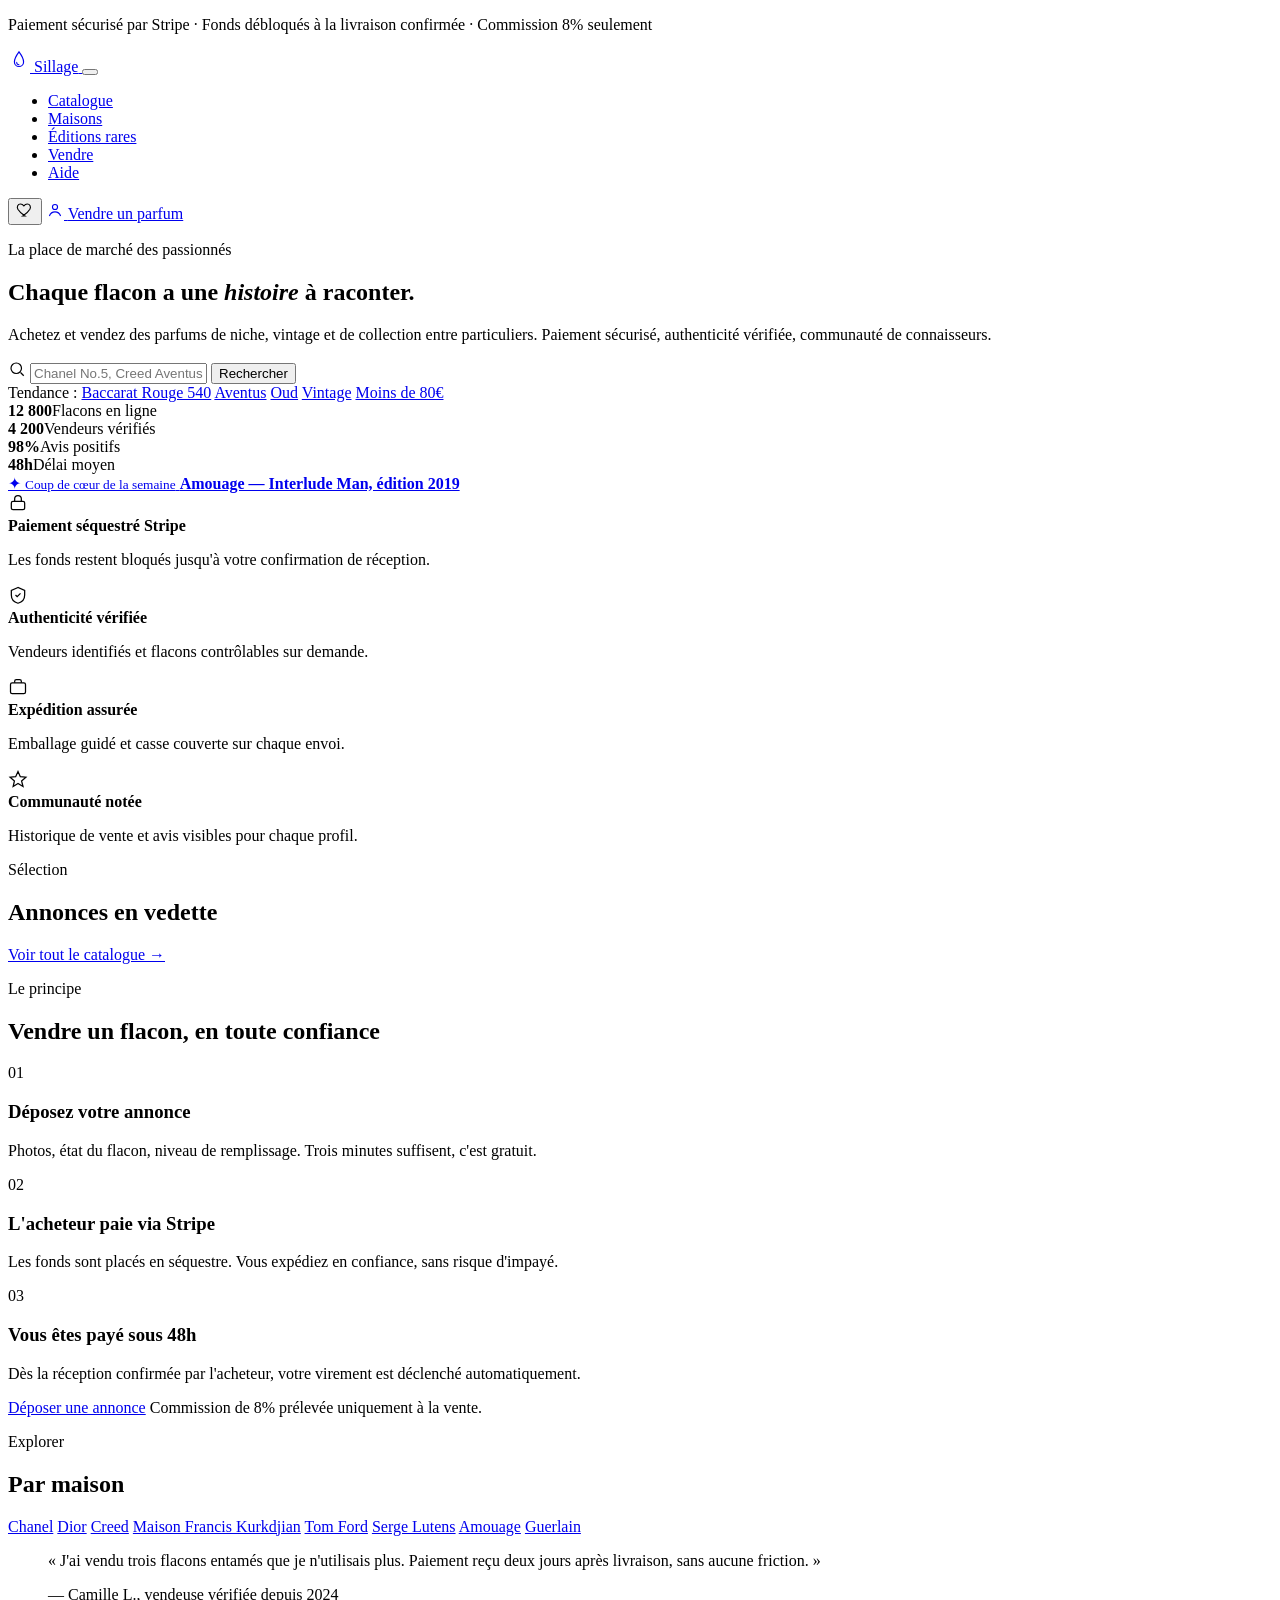
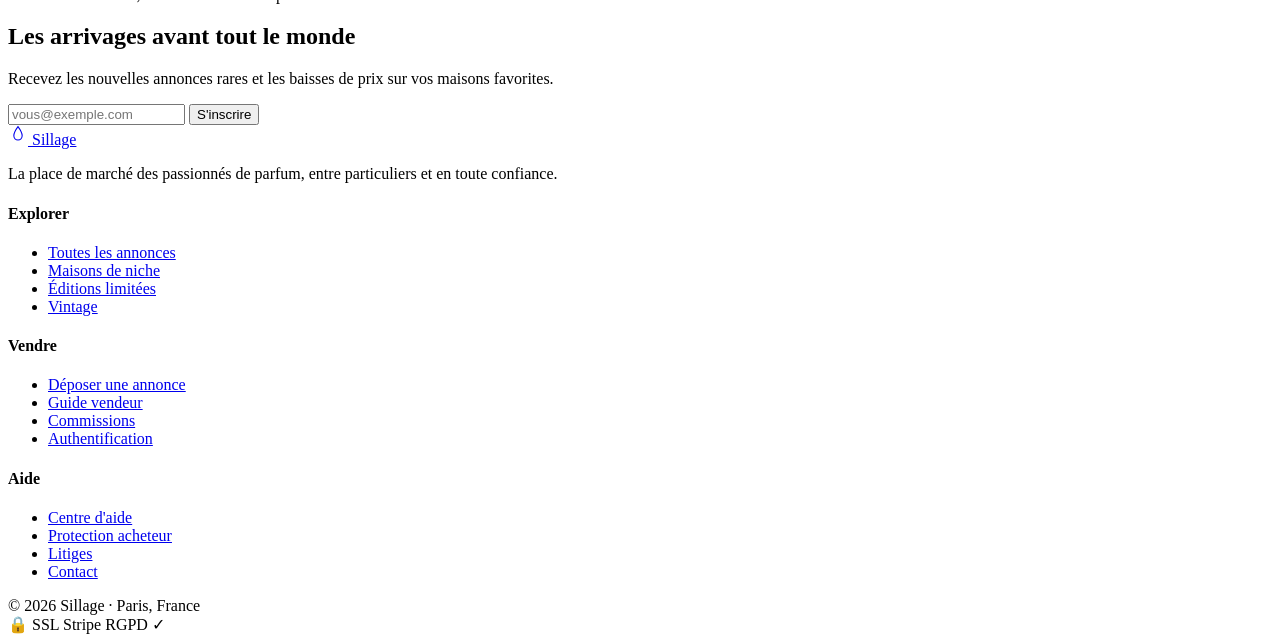
==== index.html @ 52d43dfe "Add index.html - page d'accueil Sillage marketplace This is the initial commit for the index.html fi" ====
<!DOCTYPE html>
<html lang="fr">
<head>
<meta charset="UTF-8">
<meta name="viewport" content="width=device-width, initial-scale=1.0">
<title>Sillage — La place de marché des parfums entre particuliers</title>
<meta name="description" content="Achetez et vendez des parfums de niche et de collection entre particuliers. Paiement sécurisé Stripe, vendeurs vérifiés.">
<link rel="preconnect" href="https://fonts.googleapis.com">
<link href="https://fonts.googleapis.com/css2?family=Fraunces:ital,opsz,wght@0,9..144,300;0,9..144,400;0,9..144,500;0,9..144,600;1,9..144,400&family=Inter:wght@300;400;500;600;700&display=swap" rel="stylesheet">
<link rel="stylesheet" href="css/style.css">
<link rel="stylesheet" href="css/components.css">
</head>
<body>

<!-- ANNOUNCEMENT BAR -->
<div class="announce-bar">
  <p>Paiement sécurisé par Stripe · Fonds débloqués à la livraison confirmée · Commission 8% seulement</p>
</div>

<!-- NAV -->
<header class="site-header">
  <nav class="nav-wrap">
    <a href="index.html" class="logo">
      <span class="logo-mark" aria-hidden="true">
        <svg viewBox="0 0 24 24" width="22" height="22" fill="none">
          <path d="M12 2C9 6 7 9 7 13a5 5 0 0 0 10 0c0-4-2-7-5-11Z" stroke="currentColor" stroke-width="1.3"/>
          <path d="M9.5 13.5c0 1.4 1.1 2.5 2.5 2.5" stroke="currentColor" stroke-width="1.1" stroke-linecap="round"/>
        </svg>
      </span>
      <span>Sillage</span>
    </a>

    <button class="nav-toggle" id="navToggle" aria-label="Ouvrir le menu" aria-expanded="false">
      <span></span><span></span><span></span>
    </button>

    <ul class="nav-links" id="navLinks">
      <li><a href="catalogue.html">Catalogue</a></li>
      <li><a href="catalogue.html#maisons">Maisons</a></li>
      <li><a href="catalogue.html#rares">Éditions rares</a></li>
      <li><a href="vendre.html">Vendre</a></li>
      <li><a href="aide.html">Aide</a></li>
    </ul>

    <div class="nav-actions">
      <button class="icon-btn" aria-label="Favoris" title="Favoris">
        <svg viewBox="0 0 24 24" width="18" height="18" fill="none" stroke="currentColor" stroke-width="1.5"><path d="M12 20s-7-4.6-9.5-9C.7 7.6 2.4 4 6 4c2 0 3.4 1 4.5 2.4C11.6 5 13 4 15 4c3.6 0 5.3 3.6 3.5 7-2.5 4.4-9.5 9-9.5 9Z"/></svg>
      </button>
      <a href="compte.html" class="icon-btn" aria-label="Mon compte" title="Mon compte">
        <svg viewBox="0 0 24 24" width="18" height="18" fill="none" stroke="currentColor" stroke-width="1.5"><circle cx="12" cy="8" r="3.4"/><path d="M4.5 20c1.4-3.6 4.5-5.5 7.5-5.5s6.1 1.9 7.5 5.5"/></svg>
      </a>
      <a href="vendre.html" class="btn btn-primary btn-sm">Vendre un parfum</a>
    </div>
  </nav>
</header>

<main>
  <!-- HERO -->
  <section class="hero">
    <div class="hero-grid">
      <div class="hero-copy">
        <p class="eyebrow"><span class="eyebrow-line"></span>La place de marché des passionnés</p>
        <h1>Chaque flacon a une <em>histoire</em> à raconter.</h1>
        <p class="hero-sub">Achetez et vendez des parfums de niche, vintage et de collection entre particuliers. Paiement sécurisé, authenticité vérifiée, communauté de connaisseurs.</p>

        <form class="hero-search" action="catalogue.html" method="get" role="search">
          <svg viewBox="0 0 24 24" width="18" height="18" fill="none" stroke="currentColor" stroke-width="1.6"><circle cx="11" cy="11" r="7"/><path d="m21 21-4.3-4.3"/></svg>
          <input type="text" name="q" placeholder="Chanel No.5, Creed Aventus, Baccarat Rouge 540…" aria-label="Rechercher un parfum">
          <button type="submit" class="btn btn-primary">Rechercher</button>
        </form>

        <div class="hero-tags">
          <span>Tendance :</span>
          <a href="catalogue.html?tag=baccarat">Baccarat Rouge 540</a>
          <a href="catalogue.html?tag=aventus">Aventus</a>
          <a href="catalogue.html?tag=oud">Oud</a>
          <a href="catalogue.html?tag=vintage">Vintage</a>
          <a href="catalogue.html?tag=moins-80">Moins de 80€</a>
        </div>
      </div>

      <div class="hero-panel">
        <div class="stat-card">
          <div class="stat"><strong>12 800</strong><span>Flacons en ligne</span></div>
          <div class="stat"><strong>4 200</strong><span>Vendeurs vérifiés</span></div>
          <div class="stat"><strong>98%</strong><span>Avis positifs</span></div>
          <div class="stat"><strong>48h</strong><span>Délai moyen</span></div>
        </div>
        <a href="produit.html?id=interlude" class="feature-card">
          <span class="feature-icon">✦</span>
          <span>
            <small>Coup de cœur de la semaine</small>
            <strong>Amouage — Interlude Man, édition 2019</strong>
          </span>
        </a>
      </div>
    </div>
  </section>

  <!-- TRUST STRIP -->
  <section class="trust-strip">
    <div class="trust-strip-inner">
      <div class="trust-item">
        <span class="trust-icon" aria-hidden="true">
          <svg viewBox="0 0 24 24" width="20" height="20" fill="none" stroke="currentColor" stroke-width="1.5"><rect x="4" y="10" width="16" height="10" rx="2"/><path d="M8 10V7a4 4 0 0 1 8 0v3"/></svg>
        </span>
        <div><strong>Paiement séquestré Stripe</strong><p>Les fonds restent bloqués jusqu'à votre confirmation de réception.</p></div>
      </div>
      <div class="trust-item">
        <span class="trust-icon" aria-hidden="true">
          <svg viewBox="0 0 24 24" width="20" height="20" fill="none" stroke="currentColor" stroke-width="1.5"><path d="M12 3 4 6.5V12c0 4.8 3.2 8.6 8 9.9 4.8-1.3 8-5.1 8-9.9V6.5L12 3Z"/><path d="m9 12 2 2 4-4"/></svg>
        </span>
        <div><strong>Authenticité vérifiée</strong><p>Vendeurs identifiés et flacons contrôlables sur demande.</p></div>
      </div>
      <div class="trust-item">
        <span class="trust-icon" aria-hidden="true">
          <svg viewBox="0 0 24 24" width="20" height="20" fill="none" stroke="currentColor" stroke-width="1.5"><rect x="3" y="7" width="18" height="13" rx="2"/><path d="M8 7V5a2 2 0 0 1 2-2h4a2 2 0 0 1 2 2v2"/></svg>
        </span>
        <div><strong>Expédition assurée</strong><p>Emballage guidé et casse couverte sur chaque envoi.</p></div>
      </div>
      <div class="trust-item">
        <span class="trust-icon" aria-hidden="true">
          <svg viewBox="0 0 24 24" width="20" height="20" fill="none" stroke="currentColor" stroke-width="1.5"><path d="M12 17.3 6.2 21l1.5-6.6L2.5 9.8l6.7-.6L12 3l2.8 6.2 6.7.6-5.2 4.6L18 21z"/></svg>
        </span>
        <div><strong>Communauté notée</strong><p>Historique de vente et avis visibles pour chaque profil.</p></div>
      </div>
    </div>
  </section>

  <!-- FEATURED LISTINGS -->
  <section class="section">
    <div class="section-head">
      <div>
        <p class="eyebrow small"><span class="eyebrow-line"></span>Sélection</p>
        <h2>Annonces en vedette</h2>
      </div>
      <a href="catalogue.html" class="link-arrow">Voir tout le catalogue →</a>
    </div>

    <div class="card-grid" id="featuredGrid"></div>
  </section>

  <!-- HOW IT WORKS -->
  <section class="section how-it-works">
    <div class="section-head center">
      <p class="eyebrow small"><span class="eyebrow-line"></span>Le principe</p>
      <h2>Vendre un flacon, en toute confiance</h2>
    </div>
    <div class="steps">
      <div class="step">
        <span class="step-num">01</span>
        <h3>Déposez votre annonce</h3>
        <p>Photos, état du flacon, niveau de remplissage. Trois minutes suffisent, c'est gratuit.</p>
      </div>
      <div class="step">
        <span class="step-num">02</span>
        <h3>L'acheteur paie via Stripe</h3>
        <p>Les fonds sont placés en séquestre. Vous expédiez en confiance, sans risque d'impayé.</p>
      </div>
      <div class="step">
        <span class="step-num">03</span>
        <h3>Vous êtes payé sous 48h</h3>
        <p>Dès la réception confirmée par l'acheteur, votre virement est déclenché automatiquement.</p>
      </div>
    </div>
    <div class="how-cta">
      <a href="vendre.html" class="btn btn-primary">Déposer une annonce</a>
      <span class="how-cta-note">Commission de 8% prélevée uniquement à la vente.</span>
    </div>
  </section>

  <!-- MAISONS -->
  <section class="section" id="maisons">
    <div class="section-head">
      <div>
        <p class="eyebrow small"><span class="eyebrow-line"></span>Explorer</p>
        <h2>Par maison</h2>
      </div>
    </div>
    <div class="maison-grid">
      <a href="catalogue.html?maison=chanel" class="maison-pill">Chanel</a>
      <a href="catalogue.html?maison=dior" class="maison-pill">Dior</a>
      <a href="catalogue.html?maison=creed" class="maison-pill">Creed</a>
      <a href="catalogue.html?maison=mfk" class="maison-pill">Maison Francis Kurkdjian</a>
      <a href="catalogue.html?maison=tomford" class="maison-pill">Tom Ford</a>
      <a href="catalogue.html?maison=lutens" class="maison-pill">Serge Lutens</a>
      <a href="catalogue.html?maison=amouage" class="maison-pill">Amouage</a>
      <a href="catalogue.html?maison=guerlain" class="maison-pill">Guerlain</a>
    </div>
  </section>

  <!-- TESTIMONIAL -->
  <section class="section testimonial-section">
    <blockquote>
      <p>« J'ai vendu trois flacons entamés que je n'utilisais plus. Paiement reçu deux jours après livraison, sans aucune friction. »</p>
      <footer>— Camille L., vendeuse vérifiée depuis 2024</footer>
    </blockquote>
  </section>

  <!-- NEWSLETTER -->
  <section class="section newsletter">
    <div class="newsletter-inner">
      <div>
        <h2>Les arrivages avant tout le monde</h2>
        <p>Recevez les nouvelles annonces rares et les baisses de prix sur vos maisons favorites.</p>
      </div>
      <form class="newsletter-form" onsubmit="event.preventDefault(); this.querySelector('button').textContent='Inscrit ✓';">
        <input type="email" placeholder="vous@exemple.com" required aria-label="Adresse email">
        <button type="submit" class="btn btn-primary">S'inscrire</button>
      </form>
    </div>
  </section>
</main>

<footer class="site-footer">
  <div class="footer-inner">
    <div class="footer-brand">
      <a href="index.html" class="logo">
        <span class="logo-mark" aria-hidden="true">
          <svg viewBox="0 0 24 24" width="20" height="20" fill="none"><path d="M12 2C9 6 7 9 7 13a5 5 0 0 0 10 0c0-4-2-7-5-11Z" stroke="currentColor" stroke-width="1.3"/></svg>
        </span>
        <span>Sillage</span>
      </a>
      <p>La place de marché des passionnés de parfum, entre particuliers et en toute confiance.</p>
    </div>
    <div class="footer-col">
      <h4>Explorer</h4>
      <ul>
        <li><a href="catalogue.html">Toutes les annonces</a></li>
        <li><a href="catalogue.html#maisons">Maisons de niche</a></li>
        <li><a href="catalogue.html?tag=rares">Éditions limitées</a></li>
        <li><a href="catalogue.html?tag=vintage">Vintage</a></li>
      </ul>
    </div>
    <div class="footer-col">
      <h4>Vendre</h4>
      <ul>
        <li><a href="vendre.html">Déposer une annonce</a></li>
        <li><a href="aide.html#vendeur">Guide vendeur</a></li>
        <li><a href="aide.html#commissions">Commissions</a></li>
        <li><a href="aide.html#authentification">Authentification</a></li>
      </ul>
    </div>
    <div class="footer-col">
      <h4>Aide</h4>
      <ul>
        <li><a href="aide.html">Centre d'aide</a></li>
        <li><a href="aide.html#protection">Protection acheteur</a></li>
        <li><a href="aide.html#litiges">Litiges</a></li>
        <li><a href="aide.html#contact">Contact</a></li>
      </ul>
    </div>
  </div>
  <div class="footer-bottom">
    <span>© 2026 Sillage · Paris, France</span>
    <div class="secure-badges">
      <span>🔒 SSL</span>
      <span>Stripe</span>
      <span>RGPD ✓</span>
    </div>
  </div>
</footer>

<script src="js/data.js"></script>
<script src="js/main.js"></script>
<script src="js/home.js"></script>
</body>
</html>
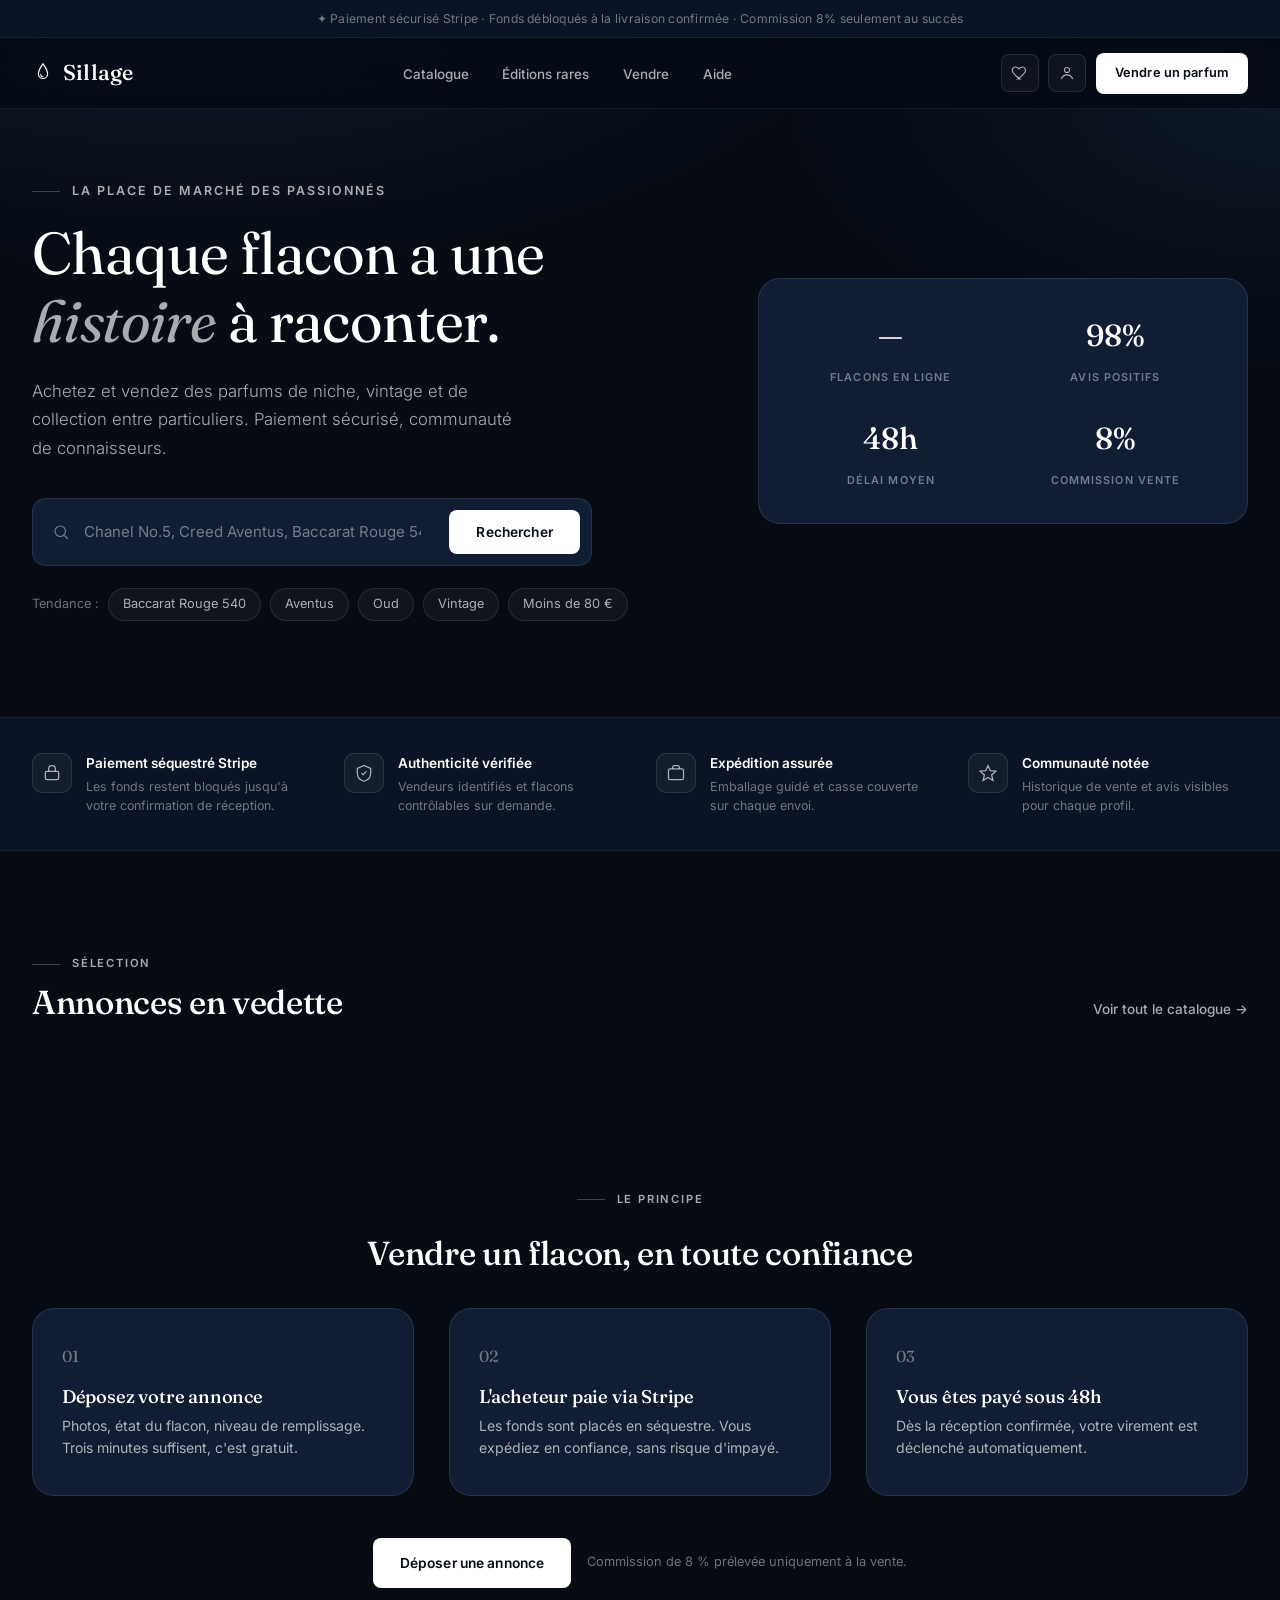
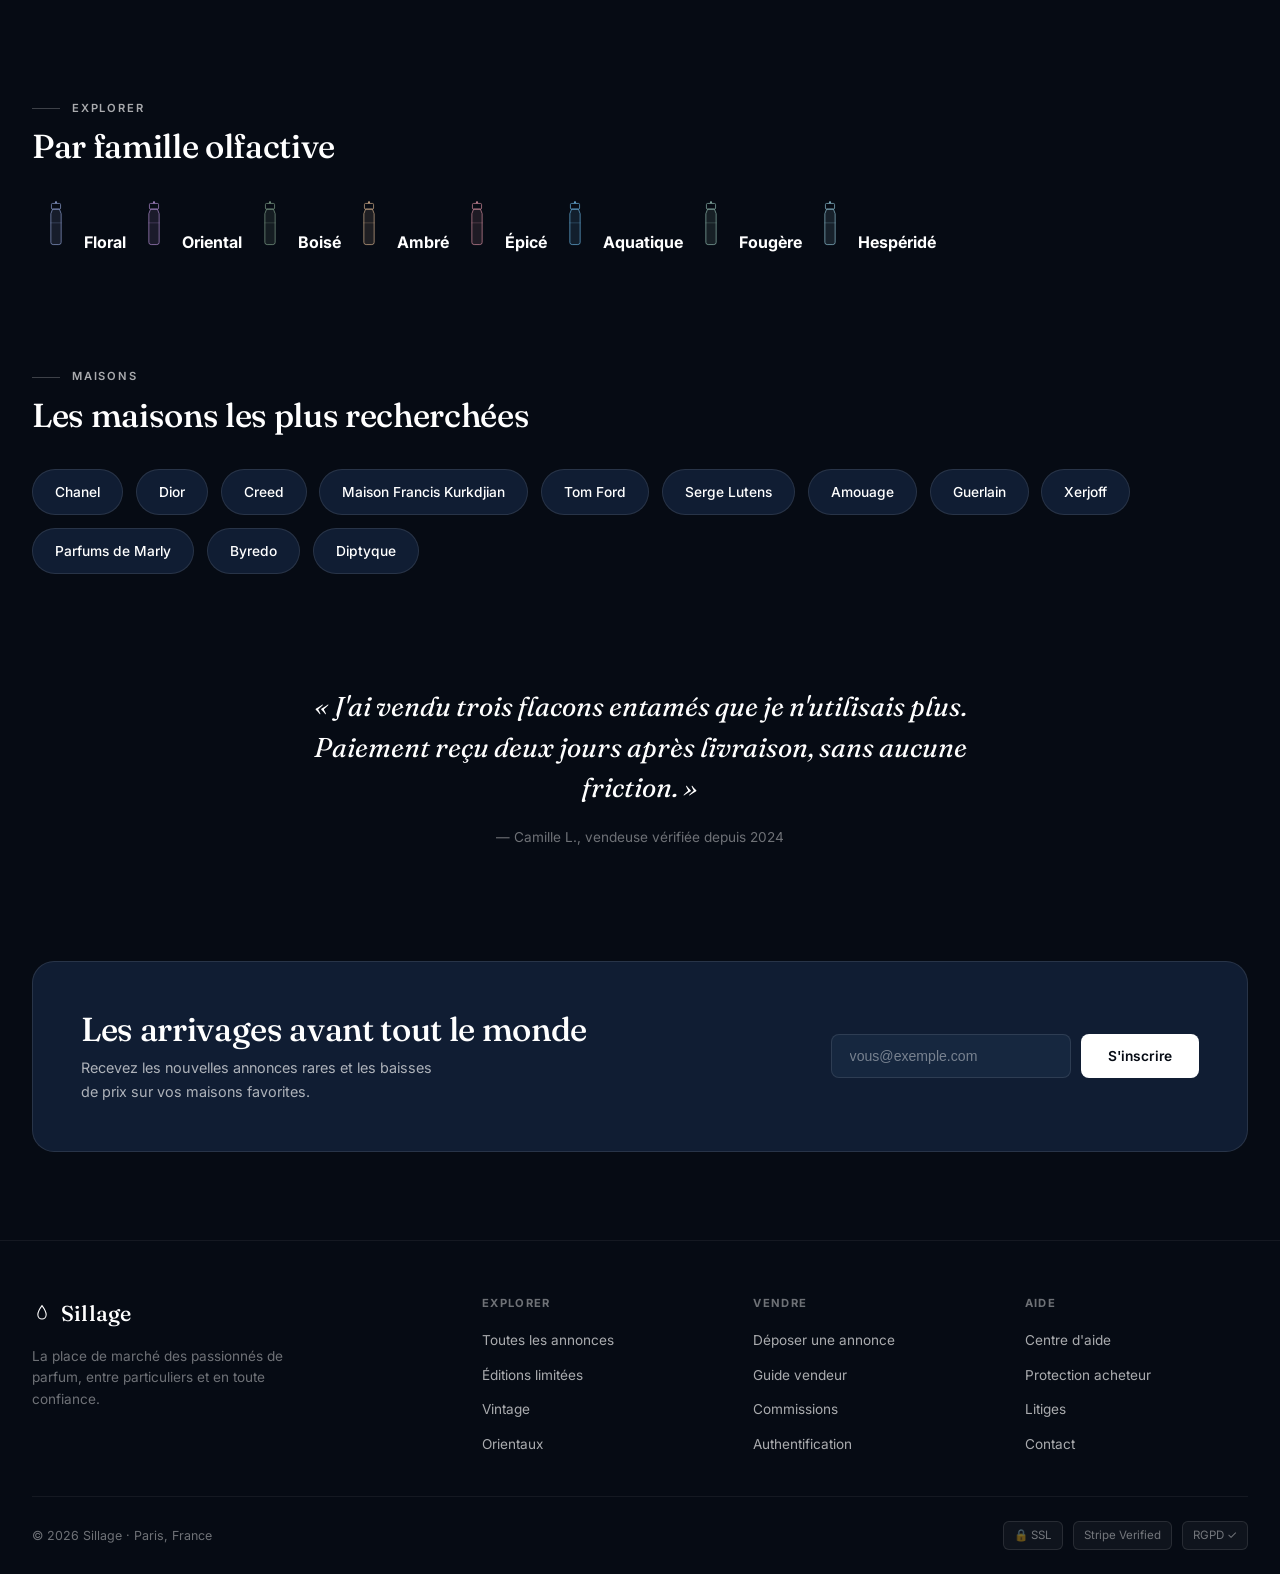
==== commit 6fda7068: "Update index.html" ====
--- a/index.html
+++ b/index.html
@@ -1,26 +1,26 @@
 <!DOCTYPE html>
-<html lang="fr">
+<html lang="fr" data-theme="dark">
 <head>
-<meta charset="UTF-8">
-<meta name="viewport" content="width=device-width, initial-scale=1.0">
-<title>Sillage — La place de marché des parfums entre particuliers</title>
-<meta name="description" content="Achetez et vendez des parfums de niche et de collection entre particuliers. Paiement sécurisé Stripe, vendeurs vérifiés.">
-<link rel="preconnect" href="https://fonts.googleapis.com">
-<link href="https://fonts.googleapis.com/css2?family=Fraunces:ital,opsz,wght@0,9..144,300;0,9..144,400;0,9..144,500;0,9..144,600;1,9..144,400&family=Inter:wght@300;400;500;600;700&display=swap" rel="stylesheet">
-<link rel="stylesheet" href="css/style.css">
-<link rel="stylesheet" href="css/components.css">
+  <meta charset="UTF-8">
+  <meta name="viewport" content="width=device-width, initial-scale=1.0">
+  <title>Sillage — La place de marché des parfums entre particuliers</title>
+  <meta name="description" content="Achetez et vendez des parfums de niche et de collection entre particuliers. Paiement sécurisé Stripe, vendeurs vérifiés.">
+  <link rel="preconnect" href="https://fonts.googleapis.com">
+  <link href="https://fonts.googleapis.com/css2?family=Fraunces:ital,opsz,wght@0,9..144,300;0,9..144,400;0,9..144,500;0,9..144,600;1,9..144,400&family=Inter:wght@300;400;500;600;700&display=swap" rel="stylesheet">
+  <link rel="stylesheet" href="css/style.css">
+  <link rel="stylesheet" href="css/components.css">
 </head>
 <body>
 
 <!-- ANNOUNCEMENT BAR -->
-<div class="announce-bar">
-  <p>Paiement sécurisé par Stripe · Fonds débloqués à la livraison confirmée · Commission 8% seulement</p>
+<div class="announce-bar" role="banner">
+  <p>✦ Paiement sécurisé Stripe · Fonds débloqués à la livraison confirmée · Commission 8% seulement au succès</p>
 </div>
 
-<!-- NAV -->
+<!-- HEADER -->
 <header class="site-header">
-  <nav class="nav-wrap">
-    <a href="index.html" class="logo">
+  <nav class="nav-wrap" role="navigation" aria-label="Navigation principale">
+    <a href="index.html" class="logo" aria-label="Sillage — Accueil">
       <span class="logo-mark" aria-hidden="true">
         <svg viewBox="0 0 24 24" width="22" height="22" fill="none">
           <path d="M12 2C9 6 7 9 7 13a5 5 0 0 0 10 0c0-4-2-7-5-11Z" stroke="currentColor" stroke-width="1.3"/>
@@ -30,167 +30,265 @@
       <span>Sillage</span>
     </a>
 
-    <button class="nav-toggle" id="navToggle" aria-label="Ouvrir le menu" aria-expanded="false">
+    <button class="nav-toggle" id="navToggle" aria-label="Ouvrir le menu" aria-expanded="false" aria-controls="navLinks">
       <span></span><span></span><span></span>
     </button>
 
-    <ul class="nav-links" id="navLinks">
+    <ul class="nav-links" id="navLinks" role="list">
       <li><a href="catalogue.html">Catalogue</a></li>
-      <li><a href="catalogue.html#maisons">Maisons</a></li>
-      <li><a href="catalogue.html#rares">Éditions rares</a></li>
+      <li><a href="catalogue.html?tag=rares">Éditions rares</a></li>
       <li><a href="vendre.html">Vendre</a></li>
       <li><a href="aide.html">Aide</a></li>
     </ul>
 
     <div class="nav-actions">
-      <button class="icon-btn" aria-label="Favoris" title="Favoris">
-        <svg viewBox="0 0 24 24" width="18" height="18" fill="none" stroke="currentColor" stroke-width="1.5"><path d="M12 20s-7-4.6-9.5-9C.7 7.6 2.4 4 6 4c2 0 3.4 1 4.5 2.4C11.6 5 13 4 15 4c3.6 0 5.3 3.6 3.5 7-2.5 4.4-9.5 9-9.5 9Z"/></svg>
-      </button>
+      <a href="compte.html#wishlist" class="icon-btn" aria-label="Mes favoris" title="Favoris">
+        <svg viewBox="0 0 24 24" width="18" height="18" fill="none" stroke="currentColor" stroke-width="1.5" aria-hidden="true">
+          <path d="M12 20s-7-4.6-9.5-9C.7 7.6 2.4 4 6 4c2 0 3.4 1 4.5 2.4C11.6 5 13 4 15 4c3.6 0 5.3 3.6 3.5 7-2.5 4.4-9.5 9-9.5 9Z"/>
+        </svg>
+      </a>
       <a href="compte.html" class="icon-btn" aria-label="Mon compte" title="Mon compte">
-        <svg viewBox="0 0 24 24" width="18" height="18" fill="none" stroke="currentColor" stroke-width="1.5"><circle cx="12" cy="8" r="3.4"/><path d="M4.5 20c1.4-3.6 4.5-5.5 7.5-5.5s6.1 1.9 7.5 5.5"/></svg>
+        <svg viewBox="0 0 24 24" width="18" height="18" fill="none" stroke="currentColor" stroke-width="1.5" aria-hidden="true">
+          <circle cx="12" cy="8" r="3.4"/>
+          <path d="M4.5 20c1.4-3.6 4.5-5.5 7.5-5.5s6.1 1.9 7.5 5.5"/>
+        </svg>
       </a>
       <a href="vendre.html" class="btn btn-primary btn-sm">Vendre un parfum</a>
     </div>
   </nav>
 </header>
 
-<main>
+<main id="main-content">
+
   <!-- HERO -->
-  <section class="hero">
+  <section class="hero" aria-label="Présentation Sillage">
     <div class="hero-grid">
+
+      <!-- Copie gauche -->
       <div class="hero-copy">
-        <p class="eyebrow"><span class="eyebrow-line"></span>La place de marché des passionnés</p>
+        <p class="eyebrow">
+          <span class="eyebrow-line" aria-hidden="true"></span>
+          La place de marché des passionnés
+        </p>
         <h1>Chaque flacon a une <em>histoire</em> à raconter.</h1>
-        <p class="hero-sub">Achetez et vendez des parfums de niche, vintage et de collection entre particuliers. Paiement sécurisé, authenticité vérifiée, communauté de connaisseurs.</p>
-
-        <form class="hero-search" action="catalogue.html" method="get" role="search">
-          <svg viewBox="0 0 24 24" width="18" height="18" fill="none" stroke="currentColor" stroke-width="1.6"><circle cx="11" cy="11" r="7"/><path d="m21 21-4.3-4.3"/></svg>
-          <input type="text" name="q" placeholder="Chanel No.5, Creed Aventus, Baccarat Rouge 540…" aria-label="Rechercher un parfum">
+        <p class="hero-sub">Achetez et vendez des parfums de niche, vintage et de collection entre particuliers. Paiement sécurisé, communauté de connaisseurs.</p>
+
+        <form class="hero-search" action="catalogue.html" method="get" role="search" aria-label="Recherche de parfums">
+          <svg viewBox="0 0 24 24" width="18" height="18" fill="none" stroke="currentColor" stroke-width="1.6" aria-hidden="true">
+            <circle cx="11" cy="11" r="7"/><path d="m21 21-4.3-4.3"/>
+          </svg>
+          <input
+            type="search"
+            name="q"
+            id="heroSearch"
+            placeholder="Chanel No.5, Creed Aventus, Baccarat Rouge 540…"
+            aria-label="Rechercher un parfum"
+            autocomplete="off"
+          >
           <button type="submit" class="btn btn-primary">Rechercher</button>
         </form>
 
-        <div class="hero-tags">
+        <div class="hero-tags" aria-label="Recherches tendance">
           <span>Tendance :</span>
-          <a href="catalogue.html?tag=baccarat">Baccarat Rouge 540</a>
-          <a href="catalogue.html?tag=aventus">Aventus</a>
-          <a href="catalogue.html?tag=oud">Oud</a>
-          <a href="catalogue.html?tag=vintage">Vintage</a>
-          <a href="catalogue.html?tag=moins-80">Moins de 80€</a>
-        </div>
-      </div>
-
-      <div class="hero-panel">
+          <a href="catalogue.html?q=baccarat rouge">Baccarat Rouge 540</a>
+          <a href="catalogue.html?q=aventus">Aventus</a>
+          <a href="catalogue.html?q=oud">Oud</a>
+          <a href="catalogue.html?q=vintage">Vintage</a>
+          <a href="catalogue.html?priceMax=80">Moins de 80 €</a>
+        </div>
+      </div>
+
+      <!-- Panel droite -->
+      <div class="hero-panel" aria-label="Statistiques et coup de cœur">
         <div class="stat-card">
-          <div class="stat"><strong>12 800</strong><span>Flacons en ligne</span></div>
-          <div class="stat"><strong>4 200</strong><span>Vendeurs vérifiés</span></div>
+          <div class="stat"><strong id="heroStatListings">—</strong><span>Flacons en ligne</span></div>
           <div class="stat"><strong>98%</strong><span>Avis positifs</span></div>
           <div class="stat"><strong>48h</strong><span>Délai moyen</span></div>
-        </div>
-        <a href="produit.html?id=interlude" class="feature-card">
-          <span class="feature-icon">✦</span>
-          <span>
-            <small>Coup de cœur de la semaine</small>
-            <strong>Amouage — Interlude Man, édition 2019</strong>
-          </span>
-        </a>
-      </div>
+          <div class="stat"><strong>8%</strong><span>Commission vente</span></div>
+        </div>
+
+        <!-- Coup de cœur dynamique -->
+        <div id="featuredSpotlight" class="feature-card-skeleton" aria-live="polite">
+          <div class="skeleton skeleton-text" style="width:40%;height:.75rem"></div>
+          <div class="skeleton skeleton-text" style="width:80%;height:1rem;margin-top:.5rem"></div>
+        </div>
+      </div>
+
     </div>
   </section>
 
   <!-- TRUST STRIP -->
-  <section class="trust-strip">
+  <section class="trust-strip" aria-label="Garanties Sillage">
     <div class="trust-strip-inner">
       <div class="trust-item">
         <span class="trust-icon" aria-hidden="true">
-          <svg viewBox="0 0 24 24" width="20" height="20" fill="none" stroke="currentColor" stroke-width="1.5"><rect x="4" y="10" width="16" height="10" rx="2"/><path d="M8 10V7a4 4 0 0 1 8 0v3"/></svg>
+          <svg viewBox="0 0 24 24" width="20" height="20" fill="none" stroke="currentColor" stroke-width="1.5">
+            <rect x="4" y="10" width="16" height="10" rx="2"/>
+            <path d="M8 10V7a4 4 0 0 1 8 0v3"/>
+          </svg>
         </span>
-        <div><strong>Paiement séquestré Stripe</strong><p>Les fonds restent bloqués jusqu'à votre confirmation de réception.</p></div>
+        <div>
+          <strong>Paiement séquestré Stripe</strong>
+          <p>Les fonds restent bloqués jusqu'à votre confirmation de réception.</p>
+        </div>
       </div>
       <div class="trust-item">
         <span class="trust-icon" aria-hidden="true">
-          <svg viewBox="0 0 24 24" width="20" height="20" fill="none" stroke="currentColor" stroke-width="1.5"><path d="M12 3 4 6.5V12c0 4.8 3.2 8.6 8 9.9 4.8-1.3 8-5.1 8-9.9V6.5L12 3Z"/><path d="m9 12 2 2 4-4"/></svg>
+          <svg viewBox="0 0 24 24" width="20" height="20" fill="none" stroke="currentColor" stroke-width="1.5">
+            <path d="M12 3 4 6.5V12c0 4.8 3.2 8.6 8 9.9 4.8-1.3 8-5.1 8-9.9V6.5L12 3Z"/>
+            <path d="m9 12 2 2 4-4"/>
+          </svg>
         </span>
-        <div><strong>Authenticité vérifiée</strong><p>Vendeurs identifiés et flacons contrôlables sur demande.</p></div>
+        <div>
+          <strong>Authenticité vérifiée</strong>
+          <p>Vendeurs identifiés et flacons contrôlables sur demande.</p>
+        </div>
       </div>
       <div class="trust-item">
         <span class="trust-icon" aria-hidden="true">
-          <svg viewBox="0 0 24 24" width="20" height="20" fill="none" stroke="currentColor" stroke-width="1.5"><rect x="3" y="7" width="18" height="13" rx="2"/><path d="M8 7V5a2 2 0 0 1 2-2h4a2 2 0 0 1 2 2v2"/></svg>
+          <svg viewBox="0 0 24 24" width="20" height="20" fill="none" stroke="currentColor" stroke-width="1.5">
+            <rect x="3" y="7" width="18" height="13" rx="2"/>
+            <path d="M8 7V5a2 2 0 0 1 2-2h4a2 2 0 0 1 2 2v2"/>
+          </svg>
         </span>
-        <div><strong>Expédition assurée</strong><p>Emballage guidé et casse couverte sur chaque envoi.</p></div>
+        <div>
+          <strong>Expédition assurée</strong>
+          <p>Emballage guidé et casse couverte sur chaque envoi.</p>
+        </div>
       </div>
       <div class="trust-item">
         <span class="trust-icon" aria-hidden="true">
-          <svg viewBox="0 0 24 24" width="20" height="20" fill="none" stroke="currentColor" stroke-width="1.5"><path d="M12 17.3 6.2 21l1.5-6.6L2.5 9.8l6.7-.6L12 3l2.8 6.2 6.7.6-5.2 4.6L18 21z"/></svg>
+          <svg viewBox="0 0 24 24" width="20" height="20" fill="none" stroke="currentColor" stroke-width="1.5">
+            <path d="M12 17.3 6.2 21l1.5-6.6L2.5 9.8l6.7-.6L12 3l2.8 6.2 6.7.6-5.2 4.6L18 21z"/>
+          </svg>
         </span>
-        <div><strong>Communauté notée</strong><p>Historique de vente et avis visibles pour chaque profil.</p></div>
+        <div>
+          <strong>Communauté notée</strong>
+          <p>Historique de vente et avis visibles pour chaque profil.</p>
+        </div>
       </div>
     </div>
   </section>
 
   <!-- FEATURED LISTINGS -->
-  <section class="section">
+  <section class="section" aria-labelledby="featuredTitle">
     <div class="section-head">
       <div>
-        <p class="eyebrow small"><span class="eyebrow-line"></span>Sélection</p>
-        <h2>Annonces en vedette</h2>
+        <p class="eyebrow small"><span class="eyebrow-line" aria-hidden="true"></span>Sélection</p>
+        <h2 id="featuredTitle">Annonces en vedette</h2>
       </div>
       <a href="catalogue.html" class="link-arrow">Voir tout le catalogue →</a>
     </div>
-
-    <div class="card-grid" id="featuredGrid"></div>
+    <div class="card-grid" id="featuredGrid" aria-live="polite" aria-label="Annonces en vedette">
+      <!-- Skeletons affichés en attendant le chargement async -->
+      <div class="product-card skeleton-card" aria-hidden="true"><div class="skeleton skeleton-image"></div><div class="product-card-body"><div class="skeleton skeleton-text" style="width:55%"></div><div class="skeleton skeleton-text"></div><div class="skeleton skeleton-text" style="width:35%"></div></div></div>
+      <div class="product-card skeleton-card" aria-hidden="true"><div class="skeleton skeleton-image"></div><div class="product-card-body"><div class="skeleton skeleton-text" style="width:55%"></div><div class="skeleton skeleton-text"></div><div class="skeleton skeleton-text" style="width:35%"></div></div></div>
+      <div class="product-card skeleton-card" aria-hidden="true"><div class="skeleton skeleton-image"></div><div class="product-card-body"><div class="skeleton skeleton-text" style="width:55%"></div><div class="skeleton skeleton-text"></div><div class="skeleton skeleton-text" style="width:35%"></div></div></div>
+      <div class="product-card skeleton-card" aria-hidden="true"><div class="skeleton skeleton-image"></div><div class="product-card-body"><div class="skeleton skeleton-text" style="width:55%"></div><div class="skeleton skeleton-text"></div><div class="skeleton skeleton-text" style="width:35%"></div></div></div>
+      <div class="product-card skeleton-card" aria-hidden="true"><div class="skeleton skeleton-image"></div><div class="product-card-body"><div class="skeleton skeleton-text" style="width:55%"></div><div class="skeleton skeleton-text"></div><div class="skeleton skeleton-text" style="width:35%"></div></div></div>
+      <div class="product-card skeleton-card" aria-hidden="true"><div class="skeleton skeleton-image"></div><div class="product-card-body"><div class="skeleton skeleton-text" style="width:55%"></div><div class="skeleton skeleton-text"></div><div class="skeleton skeleton-text" style="width:35%"></div></div></div>
+    </div>
   </section>
 
   <!-- HOW IT WORKS -->
-  <section class="section how-it-works">
+  <section class="section how-it-works" aria-labelledby="howTitle">
     <div class="section-head center">
-      <p class="eyebrow small"><span class="eyebrow-line"></span>Le principe</p>
-      <h2>Vendre un flacon, en toute confiance</h2>
+      <p class="eyebrow small"><span class="eyebrow-line" aria-hidden="true"></span>Le principe</p>
+      <h2 id="howTitle">Vendre un flacon, en toute confiance</h2>
     </div>
     <div class="steps">
       <div class="step">
-        <span class="step-num">01</span>
+        <span class="step-num" aria-hidden="true">01</span>
         <h3>Déposez votre annonce</h3>
         <p>Photos, état du flacon, niveau de remplissage. Trois minutes suffisent, c'est gratuit.</p>
       </div>
       <div class="step">
-        <span class="step-num">02</span>
+        <span class="step-num" aria-hidden="true">02</span>
         <h3>L'acheteur paie via Stripe</h3>
         <p>Les fonds sont placés en séquestre. Vous expédiez en confiance, sans risque d'impayé.</p>
       </div>
       <div class="step">
-        <span class="step-num">03</span>
+        <span class="step-num" aria-hidden="true">03</span>
         <h3>Vous êtes payé sous 48h</h3>
-        <p>Dès la réception confirmée par l'acheteur, votre virement est déclenché automatiquement.</p>
+        <p>Dès la réception confirmée, votre virement est déclenché automatiquement.</p>
       </div>
     </div>
     <div class="how-cta">
       <a href="vendre.html" class="btn btn-primary">Déposer une annonce</a>
-      <span class="how-cta-note">Commission de 8% prélevée uniquement à la vente.</span>
-    </div>
-  </section>
-
-  <!-- MAISONS -->
-  <section class="section" id="maisons">
+      <span class="how-cta-note">Commission de 8 % prélevée uniquement à la vente.</span>
+    </div>
+  </section>
+
+  <!-- FAMILLES OLFACTIVES -->
+  <section class="section" id="familles" aria-labelledby="famillesTitle">
     <div class="section-head">
       <div>
-        <p class="eyebrow small"><span class="eyebrow-line"></span>Explorer</p>
-        <h2>Par maison</h2>
+        <p class="eyebrow small"><span class="eyebrow-line" aria-hidden="true"></span>Explorer</p>
+        <h2 id="famillesTitle">Par famille olfactive</h2>
+      </div>
+    </div>
+    <div class="famille-grid">
+      <a href="catalogue.html?famille=floral"    class="famille-card" data-famille="floral">
+        <span class="famille-svg" aria-hidden="true"></span>
+        <strong>Floral</strong>
+      </a>
+      <a href="catalogue.html?famille=oriental"  class="famille-card" data-famille="oriental">
+        <span class="famille-svg" aria-hidden="true"></span>
+        <strong>Oriental</strong>
+      </a>
+      <a href="catalogue.html?famille=boise"     class="famille-card" data-famille="boise">
+        <span class="famille-svg" aria-hidden="true"></span>
+        <strong>Boisé</strong>
+      </a>
+      <a href="catalogue.html?famille=ambre"     class="famille-card" data-famille="ambre">
+        <span class="famille-svg" aria-hidden="true"></span>
+        <strong>Ambré</strong>
+      </a>
+      <a href="catalogue.html?famille=epice"     class="famille-card" data-famille="epice">
+        <span class="famille-svg" aria-hidden="true"></span>
+        <strong>Épicé</strong>
+      </a>
+      <a href="catalogue.html?famille=aquatique" class="famille-card" data-famille="aquatique">
+        <span class="famille-svg" aria-hidden="true"></span>
+        <strong>Aquatique</strong>
+      </a>
+      <a href="catalogue.html?famille=fougere"   class="famille-card" data-famille="fougere">
+        <span class="famille-svg" aria-hidden="true"></span>
+        <strong>Fougère</strong>
+      </a>
+      <a href="catalogue.html?famille=hesperide" class="famille-card" data-famille="hesperide">
+        <span class="famille-svg" aria-hidden="true"></span>
+        <strong>Hespéridé</strong>
+      </a>
+    </div>
+  </section>
+
+  <!-- MAISONS -->
+  <section class="section" id="maisons" aria-labelledby="maisonsTitle">
+    <div class="section-head">
+      <div>
+        <p class="eyebrow small"><span class="eyebrow-line" aria-hidden="true"></span>Maisons</p>
+        <h2 id="maisonsTitle">Les maisons les plus recherchées</h2>
       </div>
     </div>
     <div class="maison-grid">
-      <a href="catalogue.html?maison=chanel" class="maison-pill">Chanel</a>
-      <a href="catalogue.html?maison=dior" class="maison-pill">Dior</a>
-      <a href="catalogue.html?maison=creed" class="maison-pill">Creed</a>
-      <a href="catalogue.html?maison=mfk" class="maison-pill">Maison Francis Kurkdjian</a>
-      <a href="catalogue.html?maison=tomford" class="maison-pill">Tom Ford</a>
-      <a href="catalogue.html?maison=lutens" class="maison-pill">Serge Lutens</a>
-      <a href="catalogue.html?maison=amouage" class="maison-pill">Amouage</a>
-      <a href="catalogue.html?maison=guerlain" class="maison-pill">Guerlain</a>
+      <a href="catalogue.html?maison=Chanel"                    class="maison-pill">Chanel</a>
+      <a href="catalogue.html?maison=Dior"                      class="maison-pill">Dior</a>
+      <a href="catalogue.html?maison=Creed"                     class="maison-pill">Creed</a>
+      <a href="catalogue.html?maison=Maison Francis Kurkdjian"  class="maison-pill">Maison Francis Kurkdjian</a>
+      <a href="catalogue.html?maison=Tom Ford"                  class="maison-pill">Tom Ford</a>
+      <a href="catalogue.html?maison=Serge Lutens"              class="maison-pill">Serge Lutens</a>
+      <a href="catalogue.html?maison=Amouage"                   class="maison-pill">Amouage</a>
+      <a href="catalogue.html?maison=Guerlain"                  class="maison-pill">Guerlain</a>
+      <a href="catalogue.html?maison=Xerjoff"                   class="maison-pill">Xerjoff</a>
+      <a href="catalogue.html?maison=Parfums de Marly"          class="maison-pill">Parfums de Marly</a>
+      <a href="catalogue.html?maison=Byredo"                    class="maison-pill">Byredo</a>
+      <a href="catalogue.html?maison=Diptyque"                  class="maison-pill">Diptyque</a>
     </div>
   </section>
 
   <!-- TESTIMONIAL -->
-  <section class="section testimonial-section">
+  <section class="section testimonial-section" aria-label="Témoignage">
     <blockquote>
       <p>« J'ai vendu trois flacons entamés que je n'utilisais plus. Paiement reçu deux jours après livraison, sans aucune friction. »</p>
       <footer>— Camille L., vendeuse vérifiée depuis 2024</footer>
@@ -198,71 +296,133 @@
   </section>
 
   <!-- NEWSLETTER -->
-  <section class="section newsletter">
+  <section class="section newsletter" aria-labelledby="newsletterTitle">
     <div class="newsletter-inner">
       <div>
-        <h2>Les arrivages avant tout le monde</h2>
+        <h2 id="newsletterTitle">Les arrivages avant tout le monde</h2>
         <p>Recevez les nouvelles annonces rares et les baisses de prix sur vos maisons favorites.</p>
       </div>
-      <form class="newsletter-form" onsubmit="event.preventDefault(); this.querySelector('button').textContent='Inscrit ✓';">
-        <input type="email" placeholder="vous@exemple.com" required aria-label="Adresse email">
-        <button type="submit" class="btn btn-primary">S'inscrire</button>
+      <form
+        class="newsletter-form"
+        aria-label="Inscription newsletter"
+        onsubmit="handleNewsletterSubmit(event)"
+        novalidate
+      >
+        <input
+          type="email"
+          placeholder="vous@exemple.com"
+          required
+          aria-label="Adresse email"
+          id="newsletterEmail"
+        >
+        <button type="submit" class="btn btn-primary" id="newsletterBtn">S'inscrire</button>
       </form>
     </div>
   </section>
+
 </main>
 
-<footer class="site-footer">
+<!-- FOOTER -->
+<footer class="site-footer" role="contentinfo">
   <div class="footer-inner">
     <div class="footer-brand">
-      <a href="index.html" class="logo">
+      <a href="index.html" class="logo" aria-label="Sillage — Accueil">
         <span class="logo-mark" aria-hidden="true">
-          <svg viewBox="0 0 24 24" width="20" height="20" fill="none"><path d="M12 2C9 6 7 9 7 13a5 5 0 0 0 10 0c0-4-2-7-5-11Z" stroke="currentColor" stroke-width="1.3"/></svg>
+          <svg viewBox="0 0 24 24" width="20" height="20" fill="none">
+            <path d="M12 2C9 6 7 9 7 13a5 5 0 0 0 10 0c0-4-2-7-5-11Z" stroke="currentColor" stroke-width="1.3"/>
+          </svg>
         </span>
         <span>Sillage</span>
       </a>
       <p>La place de marché des passionnés de parfum, entre particuliers et en toute confiance.</p>
     </div>
-    <div class="footer-col">
+    <nav class="footer-col" aria-label="Explorer">
       <h4>Explorer</h4>
-      <ul>
+      <ul role="list">
         <li><a href="catalogue.html">Toutes les annonces</a></li>
-        <li><a href="catalogue.html#maisons">Maisons de niche</a></li>
         <li><a href="catalogue.html?tag=rares">Éditions limitées</a></li>
-        <li><a href="catalogue.html?tag=vintage">Vintage</a></li>
+        <li><a href="catalogue.html?q=vintage">Vintage</a></li>
+        <li><a href="catalogue.html?famille=oriental">Orientaux</a></li>
       </ul>
-    </div>
-    <div class="footer-col">
+    </nav>
+    <nav class="footer-col" aria-label="Vendre">
       <h4>Vendre</h4>
-      <ul>
+      <ul role="list">
         <li><a href="vendre.html">Déposer une annonce</a></li>
         <li><a href="aide.html#vendeur">Guide vendeur</a></li>
         <li><a href="aide.html#commissions">Commissions</a></li>
         <li><a href="aide.html#authentification">Authentification</a></li>
       </ul>
-    </div>
-    <div class="footer-col">
+    </nav>
+    <nav class="footer-col" aria-label="Aide">
       <h4>Aide</h4>
-      <ul>
+      <ul role="list">
         <li><a href="aide.html">Centre d'aide</a></li>
         <li><a href="aide.html#protection">Protection acheteur</a></li>
         <li><a href="aide.html#litiges">Litiges</a></li>
         <li><a href="aide.html#contact">Contact</a></li>
       </ul>
-    </div>
+    </nav>
   </div>
   <div class="footer-bottom">
     <span>© 2026 Sillage · Paris, France</span>
-    <div class="secure-badges">
+    <div class="secure-badges" aria-label="Certifications">
       <span>🔒 SSL</span>
-      <span>Stripe</span>
+      <span>Stripe Verified</span>
       <span>RGPD ✓</span>
     </div>
   </div>
 </footer>
 
-<script src="js/data.js"></script>
+<!-- Scripts — store.js en premier, puis main.js, puis home.js -->
+<script src="js/store.js"></script>
 <script src="js/main.js"></script>
 <script src="js/home.js"></script>
+<script>
+  /* ---- Stat dynamique : nombre d'annonces ---- */
+  getAllListings().then(listings => {
+    const el = document.getElementById('heroStatListings');
+    if (el) el.textContent = listings.length > 0
+      ? listings.length.toLocaleString('fr-FR')
+      : '—';
+
+    /* ---- Coup de cœur dynamique : première annonce active ---- */
+    const spotlight = document.getElementById('featuredSpotlight');
+    const pick = listings[0];
+    if (spotlight && pick) {
+      spotlight.className = 'feature-card';
+      spotlight.innerHTML = `
+        <a href="produit.html?id=${pick.id}" class="feature-card-link" aria-label="Coup de cœur : ${escapeHTML(pick.nom)}">
+          <span class="feature-icon" aria-hidden="true">✦</span>
+          <span>
+            <small>Coup de cœur de la semaine</small>
+            <strong>${escapeHTML(pick.maison)} — ${escapeHTML(pick.nom)}</strong>
+          </span>
+        </a>`;
+    } else if (spotlight) {
+      spotlight.remove();
+    }
+  });
+
+  /* ---- Familles : injecter les SVG flacons ---- */
+  document.querySelectorAll('.famille-card[data-famille]').forEach(card => {
+    const svg = card.querySelector('.famille-svg');
+    if (svg) svg.innerHTML = bottleSVG(card.dataset.famille, '48px');
+  });
+
+  /* ---- Newsletter ---- */
+  function handleNewsletterSubmit(e) {
+    e.preventDefault();
+    const btn = document.getElementById('newsletterBtn');
+    const input = document.getElementById('newsletterEmail');
+    if (!input.value || !input.validity.valid) {
+      input.focus();
+      return;
+    }
+    if (btn) { btn.textContent = 'Inscrit ✓'; btn.disabled = true; }
+    if (input) input.disabled = true;
+    showToast('Inscription confirmée ! Vous recevrez les arrivages en avant-première.');
+  }
+</script>
 </body>
 </html>
--- a/css/style.css
+++ b/css/style.css
@@ -0,0 +1,764 @@
+/* ============================================
+   SILLAGE — Design System
+   Bleu Minuit & Blanc
+   ============================================ */
+
+:root {
+  /* Couleurs */
+  --midnight-900: #060B14;
+  --midnight-800: #0B1424;
+  --midnight-700: #101D33;
+  --midnight-600: #16273F;
+  --midnight-500: #1F344F;
+  --midnight-400: #2E4566;
+  --midnight-300: #44608A;
+  --ink: #060B14;
+
+  --white: #FFFFFF;
+  --white-100: #F7F9FC;
+  --white-200: #EDF1F8;
+  --white-300: #DCE3EF;
+
+  --line: rgba(255,255,255,0.10);
+  --line-soft: rgba(255,255,255,0.06);
+  --line-strong: rgba(255,255,255,0.22);
+
+  --text-primary: #FFFFFF;
+  --text-secondary: rgba(255,255,255,0.66);
+  --text-tertiary: rgba(255,255,255,0.42);
+
+  --glass: rgba(255,255,255,0.04);
+  --glass-hover: rgba(255,255,255,0.07);
+
+  --success: #7FB8A4;
+  --danger: #D98080;
+
+  /* Typo */
+  --font-display: 'Fraunces', serif;
+  --font-body: 'Inter', sans-serif;
+
+  /* Layout */
+  --max-width: 1280px;
+  --radius-sm: 8px;
+  --radius-md: 14px;
+  --radius-lg: 22px;
+  --radius-full: 999px;
+
+  --shadow-card: 0 1px 2px rgba(0,0,0,0.3), 0 12px 32px -16px rgba(0,0,0,0.5);
+  --shadow-elevated: 0 8px 16px rgba(0,0,0,0.25), 0 24px 64px -16px rgba(0,0,0,0.6);
+}
+
+@media (prefers-color-scheme: light) {
+  :root { color-scheme: dark; }
+}
+
+* , *::before, *::after { box-sizing: border-box; }
+
+html { scroll-behavior: smooth; }
+
+body {
+  margin: 0;
+  font-family: var(--font-body);
+  background: var(--midnight-900);
+  background-image:
+    radial-gradient(ellipse 1200px 600px at 15% -10%, rgba(46,69,102,0.35), transparent 60%),
+    radial-gradient(ellipse 900px 500px at 100% 10%, rgba(31,52,79,0.3), transparent 55%);
+  background-attachment: fixed;
+  color: var(--text-primary);
+  line-height: 1.6;
+  -webkit-font-smoothing: antialiased;
+  min-height: 100vh;
+}
+
+img { max-width: 100%; display: block; }
+a { color: inherit; text-decoration: none; }
+button { font-family: inherit; }
+ul { list-style: none; margin: 0; padding: 0; }
+
+:focus-visible {
+  outline: 2px solid var(--white);
+  outline-offset: 3px;
+  border-radius: 4px;
+}
+
+@media (prefers-reduced-motion: reduce) {
+  *, *::before, *::after {
+    animation-duration: 0.01ms !important;
+    animation-iteration-count: 1 !important;
+    transition-duration: 0.01ms !important;
+    scroll-behavior: auto !important;
+  }
+}
+
+/* ===== Typography ===== */
+h1, h2, h3, h4 {
+  font-family: var(--font-display);
+  font-weight: 500;
+  line-height: 1.15;
+  margin: 0;
+  letter-spacing: -0.01em;
+}
+
+h1 { font-size: clamp(2.4rem, 4.6vw, 3.8rem); font-weight: 400; }
+h2 { font-size: clamp(1.6rem, 2.6vw, 2.3rem); }
+h3 { font-size: 1.15rem; }
+
+em {
+  font-style: italic;
+  color: var(--text-secondary);
+}
+
+p { margin: 0; }
+
+.eyebrow {
+  display: flex;
+  align-items: center;
+  gap: 12px;
+  font-family: var(--font-body);
+  font-size: 0.78rem;
+  font-weight: 600;
+  letter-spacing: 0.16em;
+  text-transform: uppercase;
+  color: var(--text-secondary);
+  margin-bottom: 1.1rem;
+}
+
+.eyebrow.small { font-size: 0.7rem; margin-bottom: 0.6rem; }
+.eyebrow.center { justify-content: center; }
+
+.eyebrow-line {
+  width: 28px;
+  height: 1px;
+  background: var(--line-strong);
+  display: inline-block;
+}
+
+/* ===== Buttons ===== */
+.btn {
+  display: inline-flex;
+  align-items: center;
+  justify-content: center;
+  gap: 8px;
+  border-radius: var(--radius-sm);
+  padding: 13px 26px;
+  font-size: 0.86rem;
+  font-weight: 600;
+  letter-spacing: 0.01em;
+  border: 1px solid transparent;
+  cursor: pointer;
+  transition: transform 0.18s ease, box-shadow 0.18s ease, background 0.18s ease, border-color 0.18s ease, color 0.18s ease;
+  white-space: nowrap;
+}
+
+.btn-primary {
+  background: var(--white);
+  color: var(--midnight-900);
+}
+.btn-primary:hover { transform: translateY(-2px); box-shadow: 0 10px 24px rgba(255,255,255,0.14); }
+.btn-primary:active { transform: translateY(0); }
+
+.btn-secondary {
+  background: var(--glass);
+  border-color: var(--line);
+  color: var(--text-primary);
+}
+.btn-secondary:hover { border-color: var(--line-strong); background: var(--glass-hover); }
+
+.btn-ghost {
+  background: transparent;
+  border-color: var(--line);
+  color: var(--text-secondary);
+}
+.btn-ghost:hover { color: var(--text-primary); border-color: var(--line-strong); }
+
+.btn-sm { padding: 9px 18px; font-size: 0.8rem; }
+.btn-block { width: 100%; }
+.btn:disabled { opacity: 0.5; cursor: not-allowed; transform: none !important; }
+
+.link-arrow {
+  font-size: 0.85rem;
+  font-weight: 500;
+  color: var(--text-secondary);
+  transition: color 0.18s;
+}
+.link-arrow:hover { color: var(--white); }
+
+/* ===== Announcement bar ===== */
+.announce-bar {
+  background: var(--midnight-800);
+  border-bottom: 1px solid var(--line-soft);
+  text-align: center;
+  padding: 9px 1rem;
+}
+.announce-bar p {
+  font-size: 0.76rem;
+  color: var(--text-tertiary);
+  letter-spacing: 0.02em;
+}
+
+/* ===== Header / Nav ===== */
+.site-header {
+  position: sticky;
+  top: 0;
+  z-index: 100;
+  background: rgba(6,11,20,0.78);
+  backdrop-filter: blur(18px) saturate(160%);
+  -webkit-backdrop-filter: blur(18px) saturate(160%);
+  border-bottom: 1px solid var(--line-soft);
+}
+
+.nav-wrap {
+  max-width: var(--max-width);
+  margin: 0 auto;
+  padding: 0 2rem;
+  height: 70px;
+  display: flex;
+  align-items: center;
+  justify-content: space-between;
+  gap: 2rem;
+}
+
+.logo {
+  display: flex;
+  align-items: center;
+  gap: 9px;
+  font-family: var(--font-display);
+  font-size: 1.35rem;
+  font-weight: 500;
+  letter-spacing: 0.01em;
+  flex-shrink: 0;
+}
+.logo-mark { color: var(--white); display: inline-flex; }
+
+.nav-links {
+  display: flex;
+  align-items: center;
+  gap: 2.1rem;
+  flex: 1;
+  justify-content: center;
+}
+.nav-links a {
+  font-size: 0.84rem;
+  font-weight: 500;
+  color: var(--text-secondary);
+  transition: color 0.18s;
+  position: relative;
+}
+.nav-links a:hover { color: var(--white); }
+
+.nav-actions {
+  display: flex;
+  align-items: center;
+  gap: 0.6rem;
+  flex-shrink: 0;
+}
+
+.icon-btn {
+  width: 38px;
+  height: 38px;
+  border-radius: var(--radius-sm);
+  border: 1px solid var(--line);
+  background: var(--glass);
+  display: flex;
+  align-items: center;
+  justify-content: center;
+  color: var(--text-secondary);
+  cursor: pointer;
+  transition: all 0.18s;
+}
+.icon-btn:hover { border-color: var(--line-strong); color: var(--white); background: var(--glass-hover); }
+
+.nav-toggle {
+  display: none;
+  flex-direction: column;
+  gap: 5px;
+  background: none;
+  border: none;
+  cursor: pointer;
+  padding: 8px;
+}
+.nav-toggle span {
+  width: 22px;
+  height: 1.5px;
+  background: var(--white);
+  transition: all 0.25s;
+}
+
+/* ===== Hero ===== */
+.hero {
+  max-width: var(--max-width);
+  margin: 0 auto;
+  padding: 4.5rem 2rem 3rem;
+}
+
+.hero-grid {
+  display: grid;
+  grid-template-columns: 1.15fr 0.85fr;
+  gap: 4rem;
+  align-items: center;
+}
+
+.hero-sub {
+  font-size: 1.05rem;
+  color: var(--text-secondary);
+  font-weight: 300;
+  max-width: 480px;
+  margin: 1.4rem 0 2.2rem;
+  line-height: 1.7;
+}
+
+.hero-search {
+  display: flex;
+  align-items: center;
+  gap: 12px;
+  background: var(--midnight-700);
+  border: 1px solid var(--line);
+  border-radius: var(--radius-md);
+  padding: 0.7rem 0.7rem 0.7rem 1.2rem;
+  max-width: 560px;
+  transition: border-color 0.2s;
+}
+.hero-search:focus-within { border-color: var(--line-strong); }
+.hero-search svg { flex-shrink: 0; color: var(--text-tertiary); }
+.hero-search input {
+  flex: 1;
+  background: none;
+  border: none;
+  outline: none;
+  color: var(--white);
+  font-size: 0.94rem;
+  font-family: var(--font-body);
+  min-width: 0;
+}
+.hero-search input::placeholder { color: var(--text-tertiary); }
+
+.hero-tags {
+  display: flex;
+  align-items: center;
+  gap: 9px;
+  flex-wrap: wrap;
+  margin-top: 1.4rem;
+  font-size: 0.8rem;
+}
+.hero-tags > span { color: var(--text-tertiary); }
+.hero-tags a {
+  background: var(--glass);
+  border: 1px solid var(--line);
+  border-radius: var(--radius-full);
+  padding: 5px 14px;
+  color: var(--text-secondary);
+  transition: all 0.18s;
+}
+.hero-tags a:hover { border-color: var(--line-strong); color: var(--white); background: var(--glass-hover); }
+
+.hero-panel { display: flex; flex-direction: column; gap: 1.2rem; }
+
+.stat-card {
+  background: var(--midnight-700);
+  border: 1px solid var(--line);
+  border-radius: var(--radius-lg);
+  padding: 2rem;
+  display: grid;
+  grid-template-columns: 1fr 1fr;
+  gap: 1.6rem;
+}
+.stat { text-align: center; }
+.stat strong {
+  display: block;
+  font-family: var(--font-display);
+  font-size: 1.9rem;
+  font-weight: 500;
+  margin-bottom: 3px;
+}
+.stat span {
+  font-size: 0.68rem;
+  font-weight: 600;
+  letter-spacing: 0.1em;
+  text-transform: uppercase;
+  color: var(--text-tertiary);
+}
+
+.feature-card {
+  display: flex;
+  align-items: center;
+  gap: 1rem;
+  background: var(--glass);
+  border: 1px solid var(--line);
+  border-radius: var(--radius-md);
+  padding: 1.15rem 1.3rem;
+  transition: all 0.2s;
+}
+.feature-card:hover { border-color: var(--line-strong); background: var(--glass-hover); transform: translateY(-2px); }
+.feature-icon {
+  width: 42px; height: 42px;
+  border-radius: 10px;
+  background: var(--white);
+  color: var(--midnight-900);
+  display: flex; align-items: center; justify-content: center;
+  font-size: 1.1rem;
+  flex-shrink: 0;
+}
+.feature-card small {
+  display: block;
+  font-size: 0.68rem;
+  font-weight: 600;
+  letter-spacing: 0.08em;
+  text-transform: uppercase;
+  color: var(--text-tertiary);
+  margin-bottom: 3px;
+}
+.feature-card strong { font-family: var(--font-display); font-weight: 500; font-size: 0.95rem; }
+
+/* ===== Trust strip ===== */
+.trust-strip {
+  border-top: 1px solid var(--line-soft);
+  border-bottom: 1px solid var(--line-soft);
+  background: var(--midnight-800);
+  margin: 3rem 0;
+}
+.trust-strip-inner {
+  max-width: var(--max-width);
+  margin: 0 auto;
+  padding: 2.2rem 2rem;
+  display: grid;
+  grid-template-columns: repeat(4, 1fr);
+  gap: 2rem;
+}
+.trust-item { display: flex; gap: 14px; align-items: flex-start; }
+.trust-icon {
+  width: 40px; height: 40px;
+  border-radius: 10px;
+  background: var(--glass);
+  border: 1px solid var(--line);
+  display: flex; align-items: center; justify-content: center;
+  flex-shrink: 0;
+  color: var(--text-secondary);
+}
+.trust-item strong { display: block; font-size: 0.85rem; margin-bottom: 3px; font-weight: 600; }
+.trust-item p { font-size: 0.78rem; color: var(--text-tertiary); line-height: 1.5; }
+
+/* ===== Sections ===== */
+.section {
+  max-width: var(--max-width);
+  margin: 0 auto;
+  padding: 3.5rem 2rem;
+}
+
+.section-head {
+  display: flex;
+  align-items: flex-end;
+  justify-content: space-between;
+  margin-bottom: 2.2rem;
+  gap: 1rem;
+}
+.section-head.center { flex-direction: column; align-items: center; text-align: center; }
+
+/* ===== Card grid ===== */
+.card-grid {
+  display: grid;
+  grid-template-columns: repeat(auto-fill, minmax(270px, 1fr));
+  gap: 1.4rem;
+}
+
+.p-card {
+  background: var(--midnight-700);
+  border: 1px solid var(--line);
+  border-radius: var(--radius-lg);
+  overflow: hidden;
+  cursor: pointer;
+  transition: transform 0.25s ease, border-color 0.25s ease, box-shadow 0.25s ease;
+  display: flex;
+  flex-direction: column;
+}
+.p-card:hover {
+  transform: translateY(-5px);
+  border-color: var(--line-strong);
+  box-shadow: var(--shadow-elevated);
+}
+
+.p-card-img {
+  height: 190px;
+  position: relative;
+  display: flex;
+  align-items: center;
+  justify-content: center;
+  overflow: hidden;
+  background: var(--midnight-600);
+}
+.p-card-img-glow {
+  position: absolute;
+  inset: -20%;
+  opacity: 0.55;
+  filter: blur(10px);
+}
+.p-card-bottle {
+  position: relative;
+  z-index: 1;
+  width: 56px;
+  height: 78px;
+}
+
+.p-badge {
+  position: absolute;
+  top: 12px;
+  left: 12px;
+  background: rgba(6,11,20,0.75);
+  backdrop-filter: blur(6px);
+  border: 1px solid var(--line);
+  border-radius: var(--radius-full);
+  padding: 4px 11px;
+  font-size: 0.65rem;
+  font-weight: 700;
+  letter-spacing: 0.07em;
+  text-transform: uppercase;
+  z-index: 2;
+}
+.p-badge.b-new { color: var(--white); border-color: rgba(255,255,255,0.3); }
+.p-badge.b-rare { color: var(--white); background: rgba(255,255,255,0.14); border-color: rgba(255,255,255,0.3); }
+
+.p-wishlist {
+  position: absolute;
+  top: 12px;
+  right: 12px;
+  width: 32px; height: 32px;
+  border-radius: var(--radius-sm);
+  background: rgba(6,11,20,0.65);
+  border: 1px solid var(--line);
+  display: flex; align-items: center; justify-content: center;
+  cursor: pointer;
+  z-index: 2;
+  color: var(--white);
+  transition: all 0.18s;
+}
+.p-wishlist:hover { background: rgba(6,11,20,0.9); border-color: var(--line-strong); }
+.p-wishlist.active svg { fill: var(--white); }
+
+.p-card-body { padding: 1.1rem 1.2rem 1.2rem; display: flex; flex-direction: column; flex: 1; }
+
+.p-maison {
+  font-size: 0.66rem;
+  font-weight: 700;
+  letter-spacing: 0.1em;
+  text-transform: uppercase;
+  color: var(--text-tertiary);
+  margin-bottom: 4px;
+}
+.p-name {
+  font-family: var(--font-display);
+  font-size: 1.05rem;
+  font-weight: 500;
+  margin-bottom: 9px;
+  line-height: 1.3;
+}
+
+.p-meta { display: flex; gap: 6px; flex-wrap: wrap; margin-bottom: 12px; }
+.p-meta-tag {
+  font-size: 0.68rem;
+  color: var(--text-secondary);
+  background: var(--glass);
+  border-radius: 5px;
+  padding: 3px 8px;
+}
+
+.p-footer {
+  display: flex;
+  align-items: center;
+  justify-content: space-between;
+  padding-top: 11px;
+  border-top: 1px solid var(--line-soft);
+  margin-top: auto;
+}
+.p-price-block strong {
+  display: block;
+  font-family: var(--font-display);
+  font-size: 1.3rem;
+  font-weight: 500;
+}
+.p-price-orig {
+  font-size: 0.7rem;
+  color: var(--text-tertiary);
+  text-decoration: line-through;
+}
+.p-seller { display: flex; align-items: center; gap: 6px; }
+.p-avatar {
+  width: 25px; height: 25px;
+  border-radius: 50%;
+  background: var(--midnight-500);
+  border: 1px solid var(--line);
+  display: flex; align-items: center; justify-content: center;
+  font-size: 0.62rem;
+  font-weight: 700;
+  color: var(--text-secondary);
+}
+.p-rating { font-size: 0.72rem; color: var(--text-secondary); }
+.p-rating .star { color: var(--white); }
+
+/* ===== How it works ===== */
+.how-it-works { text-align: center; }
+.steps {
+  display: grid;
+  grid-template-columns: repeat(3, 1fr);
+  gap: 2.2rem;
+  margin-bottom: 2.6rem;
+}
+.step {
+  background: var(--midnight-700);
+  border: 1px solid var(--line);
+  border-radius: var(--radius-lg);
+  padding: 2.2rem 1.8rem;
+  text-align: left;
+}
+.step-num {
+  display: block;
+  font-family: var(--font-display);
+  font-size: 1rem;
+  color: var(--text-tertiary);
+  margin-bottom: 1rem;
+}
+.step h3 { margin-bottom: 8px; }
+.step p { color: var(--text-secondary); font-size: 0.88rem; line-height: 1.6; }
+
+.how-cta { display: flex; align-items: center; justify-content: center; gap: 1rem; flex-wrap: wrap; }
+.how-cta-note { font-size: 0.8rem; color: var(--text-tertiary); }
+
+/* ===== Maison pills ===== */
+.maison-grid { display: flex; flex-wrap: wrap; gap: 0.8rem; }
+.maison-pill {
+  background: var(--midnight-700);
+  border: 1px solid var(--line);
+  border-radius: var(--radius-full);
+  padding: 11px 22px;
+  font-size: 0.86rem;
+  font-weight: 500;
+  transition: all 0.2s;
+}
+.maison-pill:hover { border-color: var(--line-strong); background: var(--midnight-600); transform: translateY(-2px); }
+
+/* ===== Testimonial ===== */
+.testimonial-section { text-align: center; }
+.testimonial-section blockquote {
+  max-width: 680px;
+  margin: 0 auto;
+}
+.testimonial-section p {
+  font-family: var(--font-display);
+  font-style: italic;
+  font-size: clamp(1.3rem, 2.4vw, 1.7rem);
+  font-weight: 400;
+  line-height: 1.5;
+  color: var(--white);
+  margin-bottom: 1.2rem;
+}
+.testimonial-section footer {
+  font-size: 0.85rem;
+  color: var(--text-tertiary);
+}
+
+/* ===== Newsletter ===== */
+.newsletter-inner {
+  background: var(--midnight-700);
+  border: 1px solid var(--line);
+  border-radius: var(--radius-lg);
+  padding: 3rem;
+  display: flex;
+  align-items: center;
+  justify-content: space-between;
+  gap: 2rem;
+  flex-wrap: wrap;
+}
+.newsletter-inner h2 { margin-bottom: 8px; }
+.newsletter-inner p { color: var(--text-secondary); font-size: 0.9rem; max-width: 360px; }
+.newsletter-form { display: flex; gap: 10px; flex-wrap: wrap; }
+.newsletter-form input {
+  background: var(--midnight-600);
+  border: 1px solid var(--line);
+  border-radius: var(--radius-sm);
+  padding: 13px 18px;
+  color: var(--white);
+  font-size: 0.88rem;
+  outline: none;
+  min-width: 240px;
+  transition: border-color 0.2s;
+}
+.newsletter-form input:focus { border-color: var(--line-strong); }
+.newsletter-form input::placeholder { color: var(--text-tertiary); }
+
+/* ===== Footer ===== */
+.site-footer {
+  border-top: 1px solid var(--line-soft);
+  padding: 3.5rem 2rem 0;
+  margin-top: 2rem;
+}
+.footer-inner {
+  max-width: var(--max-width);
+  margin: 0 auto;
+  display: grid;
+  grid-template-columns: 1.8fr 1fr 1fr 1fr;
+  gap: 3rem;
+  padding-bottom: 2.5rem;
+}
+.footer-brand p {
+  font-size: 0.85rem;
+  color: var(--text-tertiary);
+  margin-top: 0.9rem;
+  max-width: 260px;
+  line-height: 1.6;
+}
+.footer-col h4 {
+  font-family: var(--font-body);
+  font-size: 0.7rem;
+  font-weight: 700;
+  letter-spacing: 0.12em;
+  text-transform: uppercase;
+  color: var(--text-tertiary);
+  margin-bottom: 1.1rem;
+}
+.footer-col ul { display: flex; flex-direction: column; gap: 9px; }
+.footer-col a { font-size: 0.85rem; color: var(--text-secondary); transition: color 0.18s; }
+.footer-col a:hover { color: var(--white); }
+
+.footer-bottom {
+  max-width: var(--max-width);
+  margin: 0 auto;
+  padding: 1.5rem 0;
+  border-top: 1px solid var(--line-soft);
+  display: flex;
+  align-items: center;
+  justify-content: space-between;
+  font-size: 0.78rem;
+  color: var(--text-tertiary);
+  flex-wrap: wrap;
+  gap: 1rem;
+}
+.secure-badges { display: flex; gap: 10px; }
+.secure-badges span {
+  background: var(--glass);
+  border: 1px solid var(--line);
+  border-radius: 6px;
+  padding: 4px 10px;
+  font-size: 0.72rem;
+}
+
+/* ===== Responsive ===== */
+@media (max-width: 980px) {
+  .hero-grid { grid-template-columns: 1fr; gap: 2.5rem; }
+  .trust-strip-inner { grid-template-columns: repeat(2, 1fr); }
+  .steps { grid-template-columns: 1fr; }
+  .footer-inner { grid-template-columns: 1fr 1fr; }
+}
+
+@media (max-width: 760px) {
+  .nav-links { display: none; }
+  .nav-toggle { display: flex; }
+  .nav-wrap { padding: 0 1.2rem; }
+  .hero { padding: 2.5rem 1.2rem 2rem; }
+  .section { padding: 2.5rem 1.2rem; }
+  .stat-card { padding: 1.4rem; gap: 1rem; }
+  .trust-strip-inner { grid-template-columns: 1fr; padding: 1.8rem 1.2rem; }
+  .section-head { flex-direction: column; align-items: flex-start; gap: 0.6rem; }
+  .newsletter-inner { padding: 2rem 1.4rem; flex-direction: column; align-items: flex-start; }
+  .footer-inner { grid-template-columns: 1fr; gap: 2rem; padding: 0 1.2rem 2rem; }
+  .footer-bottom { padding: 1.2rem; flex-direction: column; align-items: flex-start; }
+  .hero-search { flex-wrap: wrap; }
+  .hero-search button { width: 100%; }
+}
--- a/css/components.css
+++ b/css/components.css
@@ -0,0 +1,742 @@
+/* ============================================
+   SILLAGE — Components (catalogue, produit, forms, modals)
+   ============================================ */
+
+/* ===== Page header (non-home pages) ===== */
+.page-header {
+  max-width: var(--max-width);
+  margin: 0 auto;
+  padding: 3rem 2rem 1.5rem;
+}
+.breadcrumb {
+  font-size: 0.78rem;
+  color: var(--text-tertiary);
+  margin-bottom: 1rem;
+  display: flex;
+  gap: 8px;
+  align-items: center;
+}
+.breadcrumb a { color: var(--text-secondary); }
+.breadcrumb a:hover { color: var(--white); }
+
+/* ===== Catalogue layout ===== */
+.catalogue-layout {
+  max-width: var(--max-width);
+  margin: 0 auto;
+  padding: 0 2rem 4rem;
+  display: grid;
+  grid-template-columns: 270px 1fr;
+  gap: 2.4rem;
+  align-items: start;
+}
+
+.filters-toggle-mobile {
+  display: none;
+}
+
+.sidebar {
+  position: sticky;
+  top: 90px;
+  display: flex;
+  flex-direction: column;
+  gap: 1.4rem;
+}
+
+.filter-card {
+  background: var(--midnight-700);
+  border: 1px solid var(--line);
+  border-radius: var(--radius-lg);
+  padding: 1.5rem;
+}
+
+.filter-card-head {
+  display: flex;
+  align-items: center;
+  justify-content: space-between;
+  margin-bottom: 1.3rem;
+}
+.filter-card-head h4 {
+  font-family: var(--font-body);
+  font-size: 0.72rem;
+  font-weight: 700;
+  letter-spacing: 0.14em;
+  text-transform: uppercase;
+  color: var(--text-secondary);
+}
+.filter-reset {
+  font-size: 0.72rem;
+  color: var(--text-tertiary);
+  cursor: pointer;
+  background: none;
+  border: none;
+  font-family: var(--font-body);
+  text-decoration: underline;
+  text-underline-offset: 2px;
+}
+.filter-reset:hover { color: var(--white); }
+
+.filter-group { margin-bottom: 1.4rem; }
+.filter-group:last-child { margin-bottom: 0; }
+.filter-group-label {
+  font-size: 0.82rem;
+  font-weight: 600;
+  margin-bottom: 0.7rem;
+}
+
+.filter-option {
+  display: flex;
+  align-items: center;
+  gap: 10px;
+  padding: 6px 0;
+  cursor: pointer;
+  user-select: none;
+}
+.filter-option input { position: absolute; opacity: 0; width: 0; height: 0; }
+.filter-check {
+  width: 18px; height: 18px;
+  border-radius: 5px;
+  border: 1.5px solid var(--line-strong);
+  display: flex; align-items: center; justify-content: center;
+  flex-shrink: 0;
+  transition: all 0.18s;
+}
+.filter-option input:checked + .filter-check {
+  background: var(--white);
+  border-color: var(--white);
+}
+.filter-check svg { width: 11px; height: 11px; opacity: 0; transition: opacity 0.15s; color: var(--midnight-900); }
+.filter-option input:checked + .filter-check svg { opacity: 1; }
+.filter-option-label { font-size: 0.84rem; color: var(--text-secondary); flex: 1; }
+.filter-option:hover .filter-option-label { color: var(--white); }
+.filter-count { font-size: 0.7rem; color: var(--text-tertiary); background: var(--glass); border-radius: 10px; padding: 2px 8px; }
+
+.price-range { display: flex; align-items: center; gap: 8px; }
+.price-input {
+  flex: 1;
+  width: 0;
+  background: var(--midnight-600);
+  border: 1px solid var(--line);
+  border-radius: var(--radius-sm);
+  padding: 9px 10px;
+  font-size: 0.82rem;
+  color: var(--white);
+  outline: none;
+  font-family: var(--font-body);
+}
+.price-input:focus { border-color: var(--line-strong); }
+.price-sep { color: var(--text-tertiary); font-size: 0.8rem; }
+
+.promo-card {
+  background: linear-gradient(155deg, var(--midnight-600), var(--midnight-700));
+  border: 1px solid var(--line);
+  border-radius: var(--radius-lg);
+  padding: 1.5rem;
+}
+.promo-card .eyebrow.small { color: var(--white); margin-bottom: 10px; }
+.promo-card h4 { font-family: var(--font-display); font-weight: 500; font-size: 1.05rem; margin-bottom: 8px; }
+.promo-card p { font-size: 0.8rem; color: var(--text-secondary); margin-bottom: 1.2rem; line-height: 1.5; }
+
+/* ===== Listings header / sort ===== */
+.listings-head {
+  display: flex;
+  align-items: center;
+  justify-content: space-between;
+  margin-bottom: 1.5rem;
+  gap: 1rem;
+  flex-wrap: wrap;
+}
+.listings-title { font-family: var(--font-display); font-size: 1.3rem; font-weight: 500; }
+.listings-count { font-size: 0.82rem; color: var(--text-tertiary); margin-top: 2px; }
+
+.select-wrap { position: relative; }
+.select-wrap::after {
+  content: '';
+  position: absolute;
+  right: 14px; top: 50%;
+  width: 7px; height: 7px;
+  border-right: 1.4px solid var(--text-secondary);
+  border-bottom: 1.4px solid var(--text-secondary);
+  transform: translateY(-65%) rotate(45deg);
+  pointer-events: none;
+}
+select {
+  appearance: none;
+  -webkit-appearance: none;
+  background: var(--midnight-700);
+  border: 1px solid var(--line);
+  border-radius: var(--radius-sm);
+  padding: 9px 34px 9px 14px;
+  font-size: 0.82rem;
+  color: var(--text-secondary);
+  outline: none;
+  cursor: pointer;
+  font-family: var(--font-body);
+}
+select:hover { border-color: var(--line-strong); }
+select option { background: var(--midnight-700); color: var(--white); }
+
+.active-filters { display: flex; flex-wrap: wrap; gap: 8px; margin-bottom: 1.4rem; }
+.active-filter-chip {
+  display: inline-flex;
+  align-items: center;
+  gap: 6px;
+  background: var(--glass);
+  border: 1px solid var(--line);
+  border-radius: var(--radius-full);
+  padding: 5px 8px 5px 13px;
+  font-size: 0.78rem;
+  color: var(--text-secondary);
+}
+.active-filter-chip button {
+  background: none; border: none; color: var(--text-tertiary); cursor: pointer;
+  width: 18px; height: 18px; border-radius: 50%; display: flex; align-items: center; justify-content: center;
+  font-size: 0.9rem; line-height: 1;
+}
+.active-filter-chip button:hover { color: var(--white); background: var(--glass-hover); }
+
+.empty-state {
+  text-align: center;
+  padding: 5rem 2rem;
+  color: var(--text-tertiary);
+}
+.empty-state h3 { color: var(--white); margin-bottom: 8px; }
+.empty-state p { font-size: 0.88rem; margin-bottom: 1.5rem; }
+
+/* ===== Pagination ===== */
+.pagination {
+  display: flex;
+  align-items: center;
+  justify-content: center;
+  gap: 8px;
+  margin-top: 3rem;
+}
+.page-btn {
+  min-width: 38px; height: 38px;
+  border-radius: var(--radius-sm);
+  border: 1px solid var(--line);
+  background: var(--midnight-700);
+  color: var(--text-secondary);
+  font-size: 0.82rem;
+  cursor: pointer;
+  padding: 0 10px;
+  transition: all 0.18s;
+}
+.page-btn.active { background: var(--white); color: var(--midnight-900); border-color: var(--white); font-weight: 700; }
+.page-btn:hover:not(.active) { border-color: var(--line-strong); color: var(--white); }
+.page-btn:disabled { opacity: 0.35; cursor: not-allowed; }
+
+/* ===== Product page ===== */
+.product-layout {
+  max-width: var(--max-width);
+  margin: 0 auto;
+  padding: 1rem 2rem 4rem;
+  display: grid;
+  grid-template-columns: 1fr 1fr;
+  gap: 3.5rem;
+}
+
+.product-gallery {
+  position: sticky;
+  top: 90px;
+  align-self: start;
+}
+.gallery-main {
+  height: 460px;
+  border-radius: var(--radius-lg);
+  background: var(--midnight-700);
+  border: 1px solid var(--line);
+  display: flex;
+  align-items: center;
+  justify-content: center;
+  position: relative;
+  overflow: hidden;
+  margin-bottom: 0.9rem;
+}
+.gallery-main-glow {
+  position: absolute;
+  inset: -25%;
+  opacity: 0.5;
+  filter: blur(20px);
+}
+.gallery-main svg { position: relative; z-index: 1; width: 140px; height: 200px; }
+.gallery-thumbs { display: grid; grid-template-columns: repeat(4, 1fr); gap: 0.7rem; }
+.gallery-thumb {
+  height: 78px;
+  border-radius: var(--radius-sm);
+  background: var(--midnight-700);
+  border: 1px solid var(--line);
+  display: flex; align-items: center; justify-content: center;
+  cursor: pointer;
+  transition: border-color 0.18s;
+}
+.gallery-thumb:hover, .gallery-thumb.active { border-color: var(--line-strong); }
+.gallery-thumb svg { width: 30px; height: 42px; opacity: 0.7; }
+
+.product-info .p-maison { font-size: 0.74rem; margin-bottom: 6px; }
+.product-info h1 { font-size: clamp(1.7rem, 3vw, 2.3rem); margin-bottom: 0.7rem; }
+
+.rating-row {
+  display: flex;
+  align-items: center;
+  gap: 10px;
+  margin-bottom: 1.4rem;
+  font-size: 0.84rem;
+  color: var(--text-secondary);
+}
+.rating-stars { color: var(--white); letter-spacing: 1px; }
+
+.price-block {
+  display: flex;
+  align-items: baseline;
+  gap: 12px;
+  margin-bottom: 1.6rem;
+  padding-bottom: 1.6rem;
+  border-bottom: 1px solid var(--line-soft);
+}
+.price-block .price-now { font-family: var(--font-display); font-size: 2.4rem; font-weight: 500; }
+.price-block .price-was { font-size: 1rem; color: var(--text-tertiary); text-decoration: line-through; }
+.price-block .price-save {
+  background: var(--glass);
+  border: 1px solid var(--line);
+  border-radius: var(--radius-full);
+  padding: 4px 11px;
+  font-size: 0.74rem;
+  color: var(--text-secondary);
+}
+
+.spec-grid {
+  display: grid;
+  grid-template-columns: repeat(3, 1fr);
+  gap: 1px;
+  background: var(--line-soft);
+  border: 1px solid var(--line-soft);
+  border-radius: var(--radius-md);
+  overflow: hidden;
+  margin-bottom: 1.6rem;
+}
+.spec-cell { background: var(--midnight-700); padding: 0.9rem 1rem; }
+.spec-cell span { display: block; font-size: 0.66rem; color: var(--text-tertiary); text-transform: uppercase; letter-spacing: 0.07em; margin-bottom: 4px; }
+.spec-cell strong { font-size: 0.86rem; font-weight: 600; }
+
+.fill-meter { margin-bottom: 1.6rem; }
+.fill-meter-label { display: flex; justify-content: space-between; font-size: 0.8rem; color: var(--text-secondary); margin-bottom: 8px; }
+.fill-meter-bar { height: 8px; background: var(--midnight-600); border-radius: var(--radius-full); overflow: hidden; border: 1px solid var(--line); }
+.fill-meter-fill { height: 100%; background: linear-gradient(90deg, var(--midnight-300), var(--white)); border-radius: var(--radius-full); }
+
+.product-desc {
+  font-family: var(--font-display);
+  font-style: italic;
+  font-size: 1.05rem;
+  line-height: 1.75;
+  color: var(--text-secondary);
+  margin-bottom: 1.8rem;
+}
+
+.seller-box {
+  display: flex;
+  align-items: center;
+  gap: 14px;
+  background: var(--midnight-700);
+  border: 1px solid var(--line);
+  border-radius: var(--radius-md);
+  padding: 1.1rem 1.3rem;
+  margin-bottom: 1.6rem;
+}
+.seller-avatar-lg {
+  width: 46px; height: 46px;
+  border-radius: 50%;
+  background: var(--midnight-500);
+  border: 1px solid var(--line);
+  display: flex; align-items: center; justify-content: center;
+  font-weight: 700;
+  font-size: 0.9rem;
+  flex-shrink: 0;
+}
+.seller-box-info { flex: 1; }
+.seller-box-info strong { display: block; font-size: 0.92rem; margin-bottom: 2px; }
+.seller-box-info span { font-size: 0.78rem; color: var(--text-tertiary); }
+.seller-box .btn { flex-shrink: 0; }
+
+.product-actions { display: flex; gap: 10px; margin-bottom: 1.4rem; }
+.product-actions .btn-primary { flex: 1; }
+
+.guarantee-note {
+  display: flex;
+  align-items: center;
+  gap: 10px;
+  font-size: 0.78rem;
+  color: var(--text-tertiary);
+  background: var(--glass);
+  border: 1px solid var(--line-soft);
+  border-radius: var(--radius-sm);
+  padding: 0.8rem 1rem;
+}
+
+/* ===== Tabs (product page) ===== */
+.tabs { margin-top: 2.5rem; max-width: var(--max-width); padding: 0 2rem 4rem; margin-left: auto; margin-right: auto; }
+.tab-nav { display: flex; gap: 2rem; border-bottom: 1px solid var(--line); margin-bottom: 2rem; }
+.tab-btn {
+  background: none; border: none; cursor: pointer;
+  padding: 0 0 1rem;
+  font-size: 0.88rem;
+  font-weight: 600;
+  color: var(--text-tertiary);
+  border-bottom: 2px solid transparent;
+  margin-bottom: -1px;
+  font-family: var(--font-body);
+  transition: color 0.18s;
+}
+.tab-btn.active { color: var(--white); border-color: var(--white); }
+.tab-panel { display: none; }
+.tab-panel.active { display: block; }
+
+.review-item { padding: 1.4rem 0; border-bottom: 1px solid var(--line-soft); display: flex; gap: 14px; }
+.review-item:last-child { border-bottom: none; }
+.review-body strong { display: block; font-size: 0.88rem; margin-bottom: 3px; }
+.review-stars { color: var(--white); font-size: 0.78rem; margin-bottom: 6px; }
+.review-body p { font-size: 0.85rem; color: var(--text-secondary); line-height: 1.6; }
+.review-date { font-size: 0.72rem; color: var(--text-tertiary); margin-top: 6px; }
+
+/* ===== Modals ===== */
+.modal-overlay {
+  position: fixed;
+  inset: 0;
+  background: rgba(6,11,20,0.82);
+  backdrop-filter: blur(10px);
+  z-index: 1000;
+  display: none;
+  align-items: center;
+  justify-content: center;
+  padding: 1.5rem;
+}
+.modal-overlay.open { display: flex; }
+.modal {
+  background: var(--midnight-700);
+  border: 1px solid var(--line);
+  border-radius: var(--radius-lg);
+  max-width: 480px;
+  width: 100%;
+  max-height: 90vh;
+  overflow-y: auto;
+  padding: 2.2rem;
+  position: relative;
+  box-shadow: var(--shadow-elevated);
+}
+.modal-close {
+  position: absolute;
+  top: 1.3rem; right: 1.3rem;
+  width: 34px; height: 34px;
+  border-radius: var(--radius-sm);
+  background: var(--glass);
+  border: 1px solid var(--line);
+  display: flex; align-items: center; justify-content: center;
+  cursor: pointer;
+  color: var(--text-secondary);
+  transition: all 0.18s;
+}
+.modal-close:hover { color: var(--white); border-color: var(--line-strong); }
+.modal h2 { margin-bottom: 0.4rem; }
+.modal-sub { font-size: 0.85rem; color: var(--text-tertiary); margin-bottom: 1.8rem; }
+
+/* ===== Forms ===== */
+.form-group { margin-bottom: 1.2rem; }
+.form-row { display: grid; grid-template-columns: 1fr 1fr; gap: 12px; }
+.form-label {
+  display: block;
+  font-size: 0.74rem;
+  font-weight: 700;
+  letter-spacing: 0.08em;
+  text-transform: uppercase;
+  color: var(--text-secondary);
+  margin-bottom: 8px;
+}
+.form-input, .form-select, textarea.form-input {
+  width: 100%;
+  background: var(--midnight-600);
+  border: 1px solid var(--line);
+  border-radius: var(--radius-sm);
+  padding: 12px 15px;
+  font-size: 0.88rem;
+  color: var(--white);
+  outline: none;
+  font-family: var(--font-body);
+  transition: border-color 0.18s;
+}
+.form-input:focus, .form-select:focus, textarea.form-input:focus { border-color: var(--line-strong); }
+.form-input::placeholder { color: var(--text-tertiary); }
+textarea.form-input { resize: vertical; min-height: 90px; }
+.form-hint { font-size: 0.74rem; color: var(--text-tertiary); margin-top: 6px; }
+.form-error { font-size: 0.76rem; color: var(--danger); margin-top: 6px; display: none; }
+.form-group.invalid .form-input { border-color: var(--danger); }
+.form-group.invalid .form-error { display: block; }
+
+.stripe-box {
+  display: flex;
+  align-items: center;
+  gap: 12px;
+  background: var(--glass);
+  border: 1px solid var(--line);
+  border-radius: var(--radius-md);
+  padding: 1rem 1.1rem;
+  margin: 0.5rem 0 1.6rem;
+}
+.stripe-logo {
+  font-size: 0.8rem;
+  font-weight: 800;
+  color: #0A0E17;
+  background: var(--white);
+  padding: 5px 10px;
+  border-radius: 6px;
+  letter-spacing: -0.02em;
+  flex-shrink: 0;
+}
+.stripe-box-text strong { display: block; font-size: 0.84rem; margin-bottom: 2px; }
+.stripe-box-text span { font-size: 0.75rem; color: var(--text-tertiary); }
+
+/* ===== Checkout modal specifics ===== */
+.checkout-summary {
+  display: flex;
+  gap: 14px;
+  background: var(--glass);
+  border: 1px solid var(--line-soft);
+  border-radius: var(--radius-md);
+  padding: 1rem;
+  margin-bottom: 1.6rem;
+  align-items: center;
+}
+.checkout-thumb {
+  width: 56px; height: 56px;
+  border-radius: var(--radius-sm);
+  background: var(--midnight-600);
+  border: 1px solid var(--line);
+  display: flex; align-items: center; justify-content: center;
+  flex-shrink: 0;
+}
+.checkout-thumb svg { width: 24px; height: 34px; }
+.checkout-summary-info strong { display: block; font-size: 0.88rem; margin-bottom: 2px; }
+.checkout-summary-info span { font-size: 0.78rem; color: var(--text-tertiary); }
+
+.checkout-rows { margin-bottom: 1.6rem; }
+.checkout-row {
+  display: flex;
+  justify-content: space-between;
+  padding: 9px 0;
+  font-size: 0.85rem;
+  color: var(--text-secondary);
+  border-bottom: 1px solid var(--line-soft);
+}
+.checkout-row.total {
+  color: var(--white);
+  font-weight: 700;
+  font-size: 0.95rem;
+  border-bottom: none;
+  padding-top: 13px;
+}
+
+.card-field-row { display: grid; grid-template-columns: 1fr 1fr; gap: 12px; }
+
+.stripe-secure-note {
+  display: flex;
+  align-items: center;
+  gap: 8px;
+  justify-content: center;
+  font-size: 0.74rem;
+  color: var(--text-tertiary);
+  margin-top: 1rem;
+}
+
+.modal-success { text-align: center; padding: 1rem 0; }
+.success-icon {
+  width: 64px; height: 64px;
+  border-radius: 50%;
+  background: var(--white);
+  color: var(--midnight-900);
+  display: flex; align-items: center; justify-content: center;
+  margin: 0 auto 1.4rem;
+}
+.success-icon svg { width: 30px; height: 30px; }
+.modal-success h2 { margin-bottom: 0.6rem; }
+.modal-success p { color: var(--text-secondary); font-size: 0.9rem; margin-bottom: 1.8rem; }
+
+/* ===== Toast ===== */
+.toast {
+  position: fixed;
+  bottom: 24px;
+  left: 50%;
+  transform: translateX(-50%) translateY(20px);
+  background: var(--white);
+  color: var(--midnight-900);
+  padding: 13px 22px;
+  border-radius: var(--radius-full);
+  font-size: 0.85rem;
+  font-weight: 600;
+  box-shadow: var(--shadow-elevated);
+  z-index: 2000;
+  opacity: 0;
+  pointer-events: none;
+  transition: all 0.3s ease;
+}
+.toast.show { opacity: 1; transform: translateX(-50%) translateY(0); }
+
+/* ===== Account page ===== */
+.account-layout {
+  max-width: var(--max-width);
+  margin: 0 auto;
+  padding: 1rem 2rem 4rem;
+  display: grid;
+  grid-template-columns: 260px 1fr;
+  gap: 2.4rem;
+}
+.account-nav {
+  background: var(--midnight-700);
+  border: 1px solid var(--line);
+  border-radius: var(--radius-lg);
+  padding: 0.8rem;
+  height: fit-content;
+  position: sticky;
+  top: 90px;
+}
+.account-nav-profile {
+  display: flex; align-items: center; gap: 12px;
+  padding: 1rem 0.8rem 1.3rem;
+  border-bottom: 1px solid var(--line-soft);
+  margin-bottom: 0.6rem;
+}
+.account-nav button {
+  width: 100%;
+  text-align: left;
+  background: none;
+  border: none;
+  color: var(--text-secondary);
+  font-size: 0.86rem;
+  font-weight: 500;
+  padding: 11px 12px;
+  border-radius: var(--radius-sm);
+  cursor: pointer;
+  display: flex;
+  align-items: center;
+  gap: 10px;
+  font-family: var(--font-body);
+  transition: all 0.18s;
+}
+.account-nav button:hover { background: var(--glass); color: var(--white); }
+.account-nav button.active { background: var(--white); color: var(--midnight-900); font-weight: 700; }
+
+.account-panel { display: none; }
+.account-panel.active { display: block; }
+
+.data-table { width: 100%; border-collapse: collapse; }
+.data-table th {
+  text-align: left;
+  font-size: 0.68rem;
+  font-weight: 700;
+  letter-spacing: 0.08em;
+  text-transform: uppercase;
+  color: var(--text-tertiary);
+  padding: 0 1rem 12px;
+  border-bottom: 1px solid var(--line);
+}
+.data-table td {
+  padding: 1rem;
+  font-size: 0.85rem;
+  border-bottom: 1px solid var(--line-soft);
+}
+.data-table tr:last-child td { border-bottom: none; }
+.status-pill {
+  display: inline-block;
+  padding: 4px 11px;
+  border-radius: var(--radius-full);
+  font-size: 0.72rem;
+  font-weight: 600;
+  background: var(--glass);
+  border: 1px solid var(--line);
+}
+.status-pill.success { color: var(--success); border-color: rgba(127,184,164,0.35); }
+.status-pill.pending { color: var(--text-secondary); }
+
+.dashboard-cards { display: grid; grid-template-columns: repeat(3, 1fr); gap: 1.2rem; margin-bottom: 2rem; }
+.dash-card {
+  background: var(--midnight-700);
+  border: 1px solid var(--line);
+  border-radius: var(--radius-lg);
+  padding: 1.5rem;
+}
+.dash-card span { font-size: 0.7rem; text-transform: uppercase; letter-spacing: 0.08em; color: var(--text-tertiary); display: block; margin-bottom: 8px; }
+.dash-card strong { font-family: var(--font-display); font-size: 1.8rem; font-weight: 500; display: block; }
+
+/* ===== Helper page sections (aide / vendre) ===== */
+.simple-page {
+  max-width: 760px;
+  margin: 0 auto;
+  padding: 1rem 2rem 5rem;
+}
+.faq-item {
+  border-bottom: 1px solid var(--line-soft);
+  padding: 1.4rem 0;
+}
+.faq-item h3 { font-size: 1rem; margin-bottom: 8px; }
+.faq-item p { font-size: 0.88rem; color: var(--text-secondary); line-height: 1.65; }
+
+.sell-form-page {
+  max-width: 680px;
+  margin: 0 auto;
+  padding: 1rem 2rem 5rem;
+}
+.sell-form-card {
+  background: var(--midnight-700);
+  border: 1px solid var(--line);
+  border-radius: var(--radius-lg);
+  padding: 2.2rem;
+}
+.form-section-title {
+  font-family: var(--font-display);
+  font-size: 1.1rem;
+  font-weight: 500;
+  margin: 1.8rem 0 1.1rem;
+}
+.form-section-title:first-child { margin-top: 0; }
+
+.upload-zone {
+  border: 1.5px dashed var(--line-strong);
+  border-radius: var(--radius-md);
+  padding: 2.2rem;
+  text-align: center;
+  color: var(--text-tertiary);
+  font-size: 0.85rem;
+  margin-bottom: 1.4rem;
+  cursor: pointer;
+  transition: all 0.2s;
+}
+.upload-zone:hover { border-color: var(--white); color: var(--text-secondary); background: var(--glass); }
+
+/* ===== Responsive components ===== */
+@media (max-width: 980px) {
+  .catalogue-layout { grid-template-columns: 1fr; }
+  .sidebar { position: static; }
+  .sidebar.collapsed-mobile { display: none; }
+  .filters-toggle-mobile {
+    display: flex;
+    align-items: center;
+    gap: 8px;
+    margin-bottom: 1rem;
+  }
+  .product-layout { grid-template-columns: 1fr; gap: 2rem; }
+  .product-gallery { position: static; }
+  .account-layout { grid-template-columns: 1fr; }
+  .account-nav { position: static; display: flex; overflow-x: auto; gap: 4px; }
+  .account-nav-profile { display: none; }
+  .dashboard-cards { grid-template-columns: 1fr; }
+}
+
+@media (max-width: 600px) {
+  .page-header { padding: 2rem 1.2rem 1rem; }
+  .catalogue-layout { padding: 0 1.2rem 3rem; }
+  .product-layout { padding: 1rem 1.2rem 3rem; }
+  .gallery-main { height: 320px; }
+  .form-row, .card-field-row { grid-template-columns: 1fr; }
+  .spec-grid { grid-template-columns: 1fr 1fr; }
+  .modal { padding: 1.6rem; }
+  .tabs { padding: 0 1.2rem 3rem; }
+  .tab-nav { gap: 1.2rem; overflow-x: auto; }
+  .sell-form-card { padding: 1.4rem; }
+}
